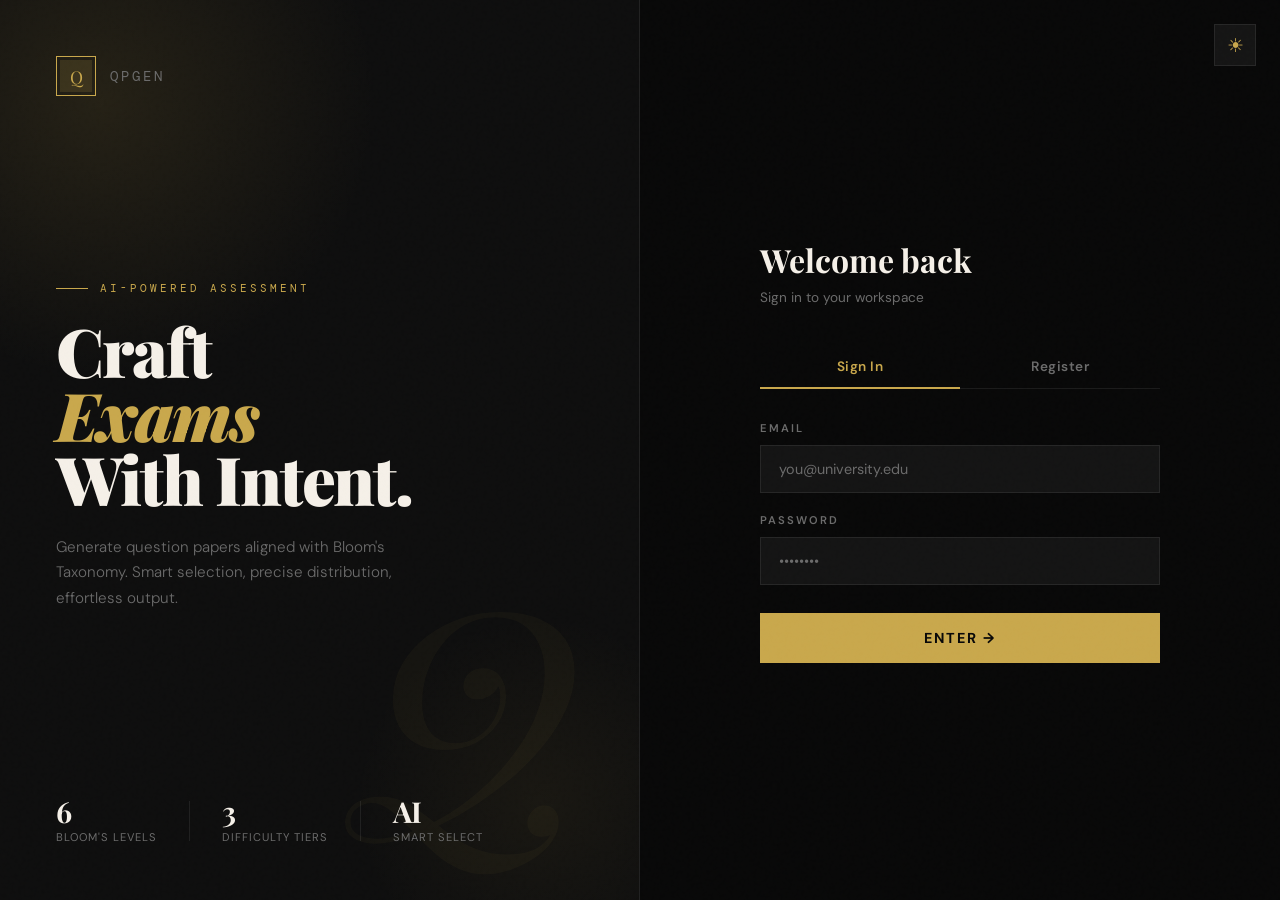
==== frontend/index.html @ cacd257f "feat: configure project for Vercel deployment" ====
<!DOCTYPE html>
<html lang="en">

<head>
    <meta charset="UTF-8">
    <meta name="viewport" content="width=device-width, initial-scale=1.0">
    <title>QPGen — Question Paper Generator</title>
    <link
        href="https://fonts.googleapis.com/css2?family=Playfair+Display:ital,wght@0,700;0,900;1,700&family=DM+Sans:wght@300;400;500;600&family=DM+Mono:wght@400;500&display=swap"
        rel="stylesheet">
    <style>
        *,
        *::before,
        *::after {
            margin: 0;
            padding: 0;
            box-sizing: border-box;
        }

        :root {
            --black: #080808;
            --deep: #0e0e0e;
            --surface: #141414;
            --card: #1a1a1a;
            --border: rgba(255, 255, 255, 0.08);
            --gold: #c9a84c;
            --gold-light: #e2c07a;
            --gold-dim: rgba(201, 168, 76, 0.15);
            --white: #f5f0e8;
            --muted: #6b6b6b;
            --text: #d4cfc5;
        }

        [data-theme="light"] {
            --black: #f5f2ed;
            --deep: #ebe7e0;
            --surface: #ffffff;
            --card: #f8f6f2;
            --border: rgba(0, 0, 0, 0.1);
            --gold: #a0852e;
            --gold-light: #8a7226;
            --gold-dim: rgba(160, 133, 46, 0.1);
            --white: #1a1816;
            --muted: #8a8580;
            --text: #3d3a36;
        }

        [data-theme="light"] body::before {
            opacity: 0.08;
        }

        html,
        body {
            height: 100%;
            background: var(--black);
            color: var(--white);
            font-family: 'DM Sans', sans-serif;
            overflow: hidden;
        }

        /* Grain overlay */
        body::before {
            content: '';
            position: fixed;
            inset: 0;
            background-image: url("data:image/svg+xml,%3Csvg viewBox='0 0 256 256' xmlns='http://www.w3.org/2000/svg'%3E%3Cfilter id='noise'%3E%3CfeTurbulence type='fractalNoise' baseFrequency='0.9' numOctaves='4' stitchTiles='stitch'/%3E%3C/filter%3E%3Crect width='100%25' height='100%25' filter='url(%23noise)' opacity='0.04'/%3E%3C/svg%3E");
            pointer-events: none;
            z-index: 9999;
            opacity: 0.4;
        }

        .page {
            display: grid;
            grid-template-columns: 1fr 1fr;
            height: 100vh;
        }

        /* LEFT PANEL */
        .left {
            position: relative;
            display: flex;
            flex-direction: column;
            justify-content: space-between;
            padding: 56px;
            background: var(--deep);
            border-right: 1px solid var(--border);
            overflow: hidden;
        }

        .left::before {
            content: '';
            position: absolute;
            width: 600px;
            height: 600px;
            background: radial-gradient(circle, rgba(201, 168, 76, 0.12) 0%, transparent 65%);
            top: -200px;
            left: -200px;
            pointer-events: none;
        }

        .left::after {
            content: '';
            position: absolute;
            width: 400px;
            height: 400px;
            background: radial-gradient(circle, rgba(201, 168, 76, 0.06) 0%, transparent 65%);
            bottom: -100px;
            right: -100px;
            pointer-events: none;
        }

        .logo {
            display: flex;
            align-items: center;
            gap: 14px;
            position: relative;
            z-index: 1;
        }

        .logo-mark {
            width: 40px;
            height: 40px;
            border: 1px solid var(--gold);
            display: flex;
            align-items: center;
            justify-content: center;
            font-family: 'Playfair Display', serif;
            font-size: 1.1em;
            color: var(--gold);
            letter-spacing: -1px;
            position: relative;
        }

        .logo-mark::before {
            content: '';
            position: absolute;
            inset: 3px;
            background: var(--gold-dim);
        }

        .logo-name {
            font-family: 'DM Mono', monospace;
            font-size: 0.9em;
            letter-spacing: 3px;
            color: var(--muted);
            text-transform: uppercase;
        }

        .hero-text {
            position: relative;
            z-index: 1;
        }

        .hero-tag {
            font-family: 'DM Mono', monospace;
            font-size: 0.7em;
            letter-spacing: 3px;
            color: var(--gold);
            text-transform: uppercase;
            margin-bottom: 24px;
            display: flex;
            align-items: center;
            gap: 12px;
        }

        .hero-tag::before {
            content: '';
            width: 32px;
            height: 1px;
            background: var(--gold);
        }

        .hero-title {
            font-family: 'Playfair Display', serif;
            font-size: 4.2em;
            font-weight: 900;
            line-height: 0.95;
            letter-spacing: -2px;
            color: var(--white);
            margin-bottom: 24px;
        }

        .hero-title em {
            font-style: italic;
            color: var(--gold);
        }

        .hero-sub {
            font-size: 0.95em;
            color: var(--muted);
            line-height: 1.7;
            max-width: 360px;
            font-weight: 300;
        }

        .hero-bottom {
            display: flex;
            align-items: center;
            gap: 32px;
            position: relative;
            z-index: 1;
        }

        .stat {
            display: flex;
            flex-direction: column;
            gap: 4px;
        }

        .stat-val {
            font-family: 'Playfair Display', serif;
            font-size: 1.8em;
            font-weight: 700;
            color: var(--white);
            line-height: 1;
        }

        .stat-lbl {
            font-size: 0.7em;
            color: var(--muted);
            letter-spacing: 1px;
            text-transform: uppercase;
        }

        .stat-div {
            width: 1px;
            height: 40px;
            background: var(--border);
        }

        /* RIGHT PANEL */
        .right {
            display: flex;
            align-items: center;
            justify-content: center;
            background: var(--black);
            padding: 56px;
        }

        .auth-box {
            width: 100%;
            max-width: 400px;
        }

        .auth-title {
            font-family: 'Playfair Display', serif;
            font-size: 2em;
            font-weight: 700;
            color: var(--white);
            margin-bottom: 8px;
        }

        .auth-sub {
            font-size: 0.85em;
            color: var(--muted);
            margin-bottom: 40px;
        }

        .tab-row {
            display: flex;
            gap: 0;
            margin-bottom: 32px;
            border-bottom: 1px solid var(--border);
        }

        .tab {
            flex: 1;
            padding: 12px;
            text-align: center;
            font-size: 0.85em;
            font-weight: 600;
            color: var(--muted);
            cursor: pointer;
            border-bottom: 2px solid transparent;
            margin-bottom: -1px;
            transition: all 0.3s;
            letter-spacing: 0.5px;
        }

        .tab.active {
            color: var(--gold);
            border-color: var(--gold);
        }

        .form-panel {
            display: none;
        }

        .form-panel.active {
            display: block;
        }

        .field {
            margin-bottom: 20px;
        }

        .field label {
            display: block;
            font-size: 0.7em;
            font-weight: 600;
            letter-spacing: 2px;
            text-transform: uppercase;
            color: var(--muted);
            margin-bottom: 10px;
        }

        .field input {
            width: 100%;
            background: var(--surface);
            border: 1px solid var(--border);
            color: var(--white);
            padding: 14px 18px;
            font-family: 'DM Sans', sans-serif;
            font-size: 0.9em;
            outline: none;
            transition: all 0.3s;
        }

        .field input:focus {
            border-color: var(--gold);
            background: var(--card);
            box-shadow: 0 0 0 1px rgba(201, 168, 76, 0.2);
        }

        .field input::placeholder {
            color: var(--muted);
        }

        .btn-submit {
            width: 100%;
            padding: 16px;
            background: var(--gold);
            color: var(--black);
            border: none;
            font-family: 'DM Sans', sans-serif;
            font-weight: 700;
            font-size: 0.9em;
            letter-spacing: 2px;
            text-transform: uppercase;
            cursor: pointer;
            transition: all 0.3s;
            margin-top: 8px;
        }

        .btn-submit:hover {
            background: var(--gold-light);
            transform: translateY(-1px);
        }

        .msg {
            padding: 12px 16px;
            font-size: 0.8em;
            margin-bottom: 20px;
            display: none;
            font-weight: 500;
            border-left: 3px solid;
        }

        .msg.error {
            background: rgba(220, 38, 38, 0.1);
            border-color: #dc2626;
            color: #fca5a5;
        }

        .msg.success {
            background: rgba(201, 168, 76, 0.1);
            border-color: var(--gold);
            color: var(--gold-light);
        }

        /* Decorative element */
        .corner-deco {
            position: absolute;
            bottom: 56px;
            right: 56px;
            font-family: 'Playfair Display', serif;
            font-size: 18em;
            font-style: italic;
            color: rgba(201, 168, 76, 0.04);
            line-height: 1;
            user-select: none;
            pointer-events: none;
        }

        /* Theme Toggle */
        .theme-toggle {
            position: fixed;
            top: 24px;
            right: 24px;
            z-index: 100;
            width: 42px;
            height: 42px;
            border: 1px solid var(--border);
            background: var(--surface);
            color: var(--gold);
            font-size: 1.2em;
            cursor: pointer;
            display: flex;
            align-items: center;
            justify-content: center;
            transition: all 0.3s;
        }

        .theme-toggle:hover {
            border-color: var(--gold);
            background: var(--gold-dim);
            transform: scale(1.08);
        }

        /* Animations */
        @keyframes fadeSlideUp {
            from {
                opacity: 0;
                transform: translateY(24px);
            }

            to {
                opacity: 1;
                transform: translateY(0);
            }
        }

        .logo {
            animation: fadeSlideUp 0.6s ease both;
        }

        .hero-tag {
            animation: fadeSlideUp 0.6s 0.1s ease both;
        }

        .hero-title {
            animation: fadeSlideUp 0.7s 0.2s ease both;
        }

        .hero-sub {
            animation: fadeSlideUp 0.6s 0.3s ease both;
        }

        .hero-bottom {
            animation: fadeSlideUp 0.6s 0.4s ease both;
        }

        .auth-box {
            animation: fadeSlideUp 0.7s 0.3s ease both;
        }
    </style>
</head>

<body>
    <button class="theme-toggle" id="themeToggle" onclick="toggleTheme()" title="Toggle theme">☀</button>
    <div class="page">
        <div class="left">
            <div class="logo">
                <div class="logo-mark">Q</div>
                <div class="logo-name">QPGen</div>
            </div>

            <div class="hero-text">
                <div class="hero-tag">AI-Powered Assessment</div>
                <h1 class="hero-title">Craft<br><em>Exams</em><br>With Intent.</h1>
                <p class="hero-sub">Generate question papers aligned with Bloom's Taxonomy. Smart selection, precise
                    distribution, effortless output.</p>
            </div>

            <div class="hero-bottom">
                <div class="stat">
                    <div class="stat-val">6</div>
                    <div class="stat-lbl">Bloom's Levels</div>
                </div>
                <div class="stat-div"></div>
                <div class="stat">
                    <div class="stat-val">3</div>
                    <div class="stat-lbl">Difficulty Tiers</div>
                </div>
                <div class="stat-div"></div>
                <div class="stat">
                    <div class="stat-val">AI</div>
                    <div class="stat-lbl">Smart Select</div>
                </div>
            </div>

            <div class="corner-deco">Q</div>
        </div>

        <div class="right">
            <div class="auth-box">
                <h2 class="auth-title">Welcome back</h2>
                <p class="auth-sub">Sign in to your workspace</p>

                <div class="tab-row">
                    <div class="tab active" onclick="setTab('login')">Sign In</div>
                    <div class="tab" onclick="setTab('register')">Register</div>
                </div>

                <!-- Login Form -->
                <div class="form-panel active" id="loginPanel">
                    <div class="msg error" id="lErr"></div>
                    <div class="field">
                        <label>Email</label>
                        <input type="email" id="lEmail" placeholder="you@university.edu">
                    </div>
                    <div class="field">
                        <label>Password</label>
                        <input type="password" id="lPass" placeholder="••••••••">
                    </div>
                    <button class="btn-submit" onclick="login()">Enter →</button>
                </div>

                <!-- Register Form -->
                <div class="form-panel" id="regPanel">
                    <div class="msg error" id="rErr"></div>
                    <div class="msg success" id="rSuc"></div>
                    <div class="field">
                        <label>Username</label>
                        <input type="text" id="rUser" placeholder="prof_sharma">
                    </div>
                    <div class="field">
                        <label>Email</label>
                        <input type="email" id="rEmail" placeholder="you@university.edu">
                    </div>
                    <div class="field">
                        <label>Password</label>
                        <input type="password" id="rPass" placeholder="••••••••">
                    </div>
                    <button class="btn-submit" onclick="register()">Create Account →</button>
                </div>
            </div>
        </div>
    </div>

    <script>
        const API = '/api';

        function setTab(t) {
            document.querySelectorAll('.tab').forEach(el => el.classList.remove('active'));
            document.querySelectorAll('.form-panel').forEach(el => el.classList.remove('active'));
            document.querySelector(`.tab[onclick="setTab('${t}')"]`).classList.add('active');
            document.getElementById(t === 'login' ? 'loginPanel' : 'regPanel').classList.add('active');
        }

        async function login() {
            const email = document.getElementById('lEmail').value.trim();
            const password = document.getElementById('lPass').value;
            const err = document.getElementById('lErr');
            if (!email || !password) { err.textContent = 'Please fill in all fields.'; err.style.display = 'block'; return; }
            try {
                const res = await fetch(`${API}/auth/login`, { method: 'POST', headers: { 'Content-Type': 'application/json' }, body: JSON.stringify({ email, password }) });
                const data = await res.json();
                if (!res.ok) { err.textContent = data.error || 'Login failed.'; err.style.display = 'block'; return; }
                localStorage.setItem('token', data.access_token);
                localStorage.setItem('user', JSON.stringify(data.user));
                window.location.href = 'dashboard.html';
            } catch { err.textContent = 'Cannot reach server.'; err.style.display = 'block'; }
        }

        async function register() {
            const username = document.getElementById('rUser').value.trim();
            const email = document.getElementById('rEmail').value.trim();
            const password = document.getElementById('rPass').value;
            const err = document.getElementById('rErr'), suc = document.getElementById('rSuc');
            if (!username || !email || !password) { err.textContent = 'All fields required.'; err.style.display = 'block'; return; }
            try {
                const res = await fetch(`${API}/auth/register`, { method: 'POST', headers: { 'Content-Type': 'application/json' }, body: JSON.stringify({ username, email, password }) });
                const data = await res.json();
                if (!res.ok) { err.textContent = data.error || 'Registration failed.'; err.style.display = 'block'; return; }
                suc.textContent = 'Account created! Sign in now.'; suc.style.display = 'block'; err.style.display = 'none';
                setTimeout(() => setTab('login'), 1200);
            } catch { err.textContent = 'Cannot reach server.'; err.style.display = 'block'; }
        }

        document.addEventListener('keydown', e => { if (e.key === 'Enter') { if (document.getElementById('loginPanel').classList.contains('active')) login(); else register(); } });

        if (localStorage.getItem('token')) window.location.href = 'dashboard.html';
    </script>
    <script src="theme.js"></script>
</body>

</html>
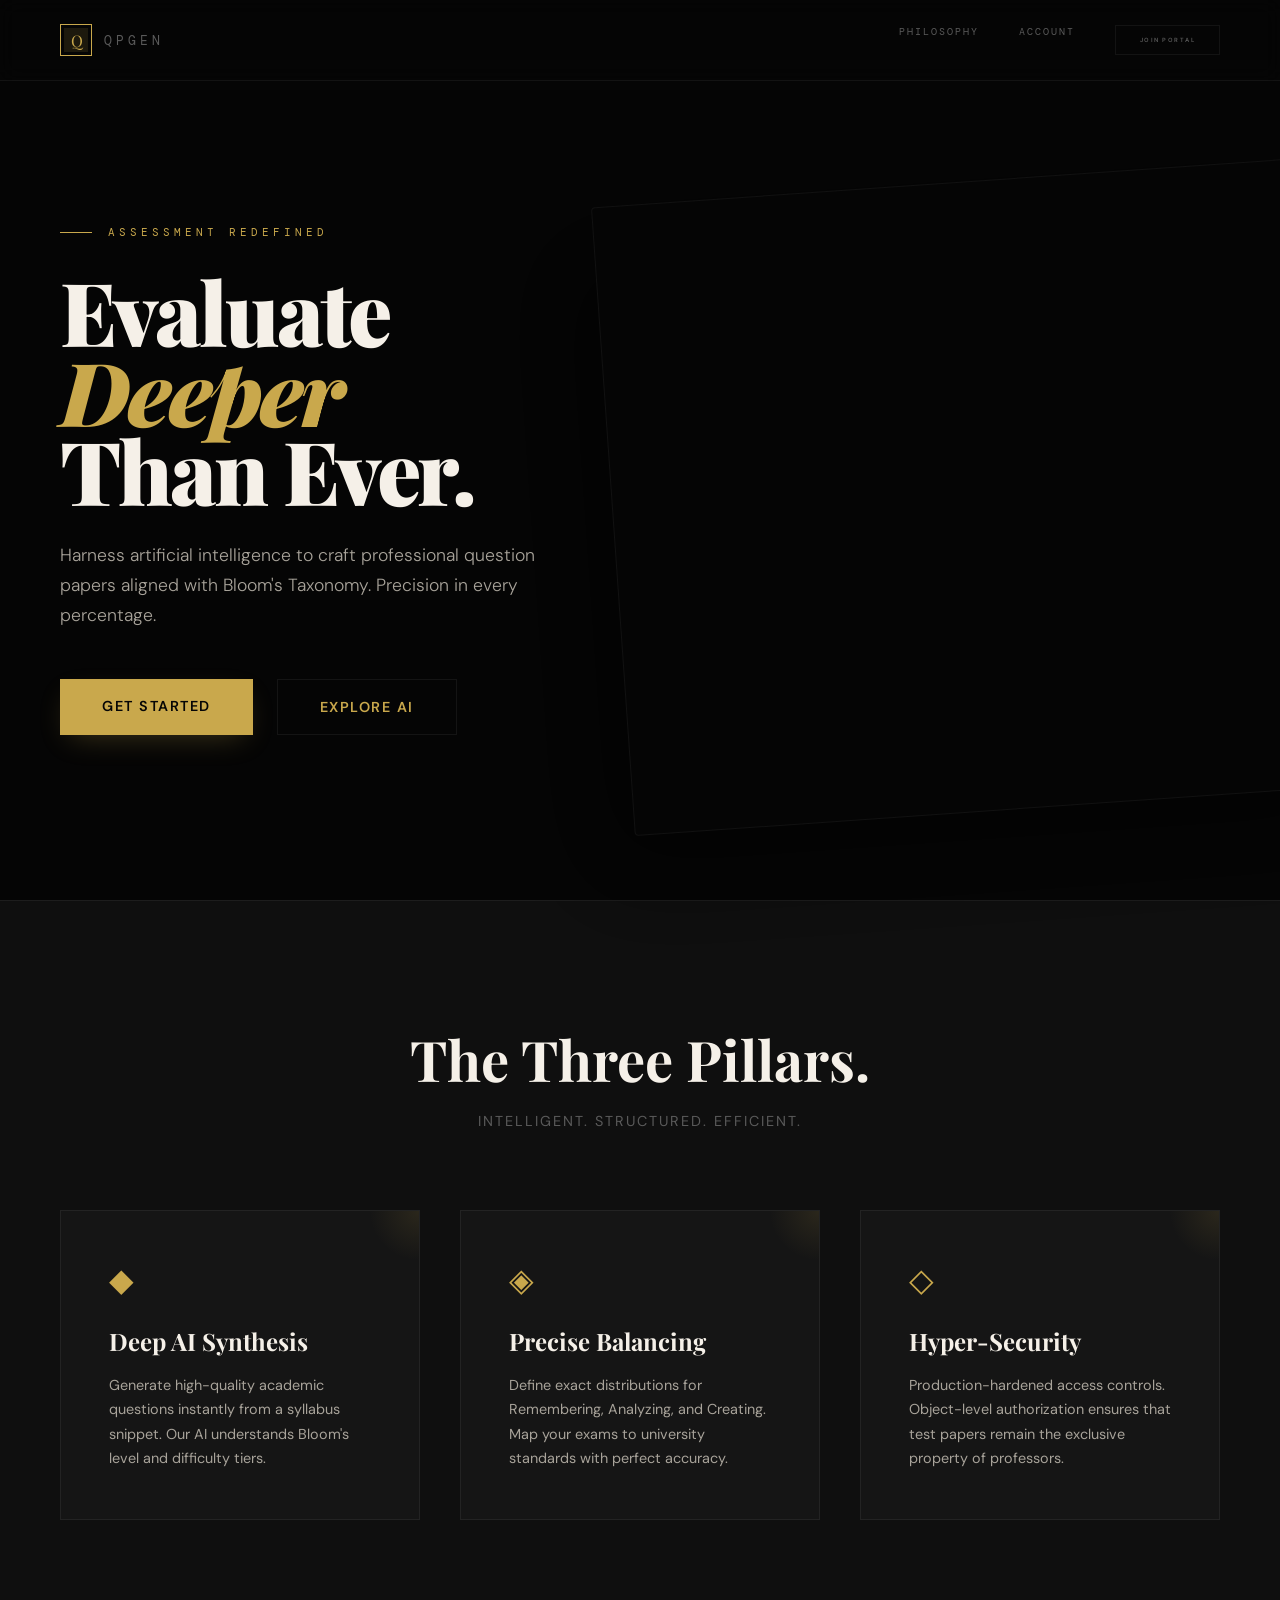
==== commit 6479cfff: "feat: add support ticket model, implement bulk question upload, and enhance dashboard with paper sea" ====
--- a/frontend/index.html
+++ b/frontend/index.html
@@ -4,7 +4,7 @@
 <head>
     <meta charset="UTF-8">
     <meta name="viewport" content="width=device-width, initial-scale=1.0">
-    <title>QPGen — Question Paper Generator</title>
+    <title>QPGen — The Future of Assessment</title>
     <link
         href="https://fonts.googleapis.com/css2?family=Playfair+Display:ital,wght@0,700;0,900;1,700&family=DM+Sans:wght@300;400;500;600&family=DM+Mono:wght@400;500&display=swap"
         rel="stylesheet">
@@ -18,120 +18,76 @@
         }
 
         :root {
-            --black: #080808;
-            --deep: #0e0e0e;
-            --surface: #141414;
-            --card: #1a1a1a;
-            --border: rgba(255, 255, 255, 0.08);
+            --black: #050505;
+            --deep: #0a0a0a;
+            --surface: #0f0f0f;
+            --card: #151515;
+            --border: rgba(255, 255, 255, 0.06);
             --gold: #c9a84c;
             --gold-light: #e2c07a;
-            --gold-dim: rgba(201, 168, 76, 0.15);
+            --gold-dim: rgba(201, 168, 76, 0.12);
             --white: #f5f0e8;
-            --muted: #6b6b6b;
-            --text: #d4cfc5;
-        }
-
-        [data-theme="light"] {
-            --black: #f5f2ed;
-            --deep: #ebe7e0;
-            --surface: #ffffff;
-            --card: #f8f6f2;
-            --border: rgba(0, 0, 0, 0.1);
-            --gold: #a0852e;
-            --gold-light: #8a7226;
-            --gold-dim: rgba(160, 133, 46, 0.1);
-            --white: #1a1816;
-            --muted: #8a8580;
-            --text: #3d3a36;
-        }
-
-        [data-theme="light"] body::before {
-            opacity: 0.08;
+            --muted: #5a5a5a;
+            --text: #a8a39a;
+            --glow: rgba(201, 168, 76, 0.3);
         }
 
         html,
         body {
-            height: 100%;
             background: var(--black);
             color: var(--white);
             font-family: 'DM Sans', sans-serif;
-            overflow: hidden;
-        }
-
-        /* Grain overlay */
-        body::before {
-            content: '';
+            scroll-behavior: smooth;
+            overflow-x: hidden;
+        }
+
+        /* Ambient background glow */
+        .bg-glow {
             position: fixed;
-            inset: 0;
-            background-image: url("data:image/svg+xml,%3Csvg viewBox='0 0 256 256' xmlns='http://www.w3.org/2000/svg'%3E%3Cfilter id='noise'%3E%3CfeTurbulence type='fractalNoise' baseFrequency='0.9' numOctaves='4' stitchTiles='stitch'/%3E%3C/filter%3E%3Crect width='100%25' height='100%25' filter='url(%23noise)' opacity='0.04'/%3E%3C/svg%3E");
+            width: 800px;
+            height: 800px;
+            background: radial-gradient(circle, rgba(201, 168, 76, 0.05) 0%, transparent 70%);
+            top: -300px;
+            right: -300px;
             pointer-events: none;
-            z-index: 9999;
-            opacity: 0.4;
-        }
-
-        .page {
-            display: grid;
-            grid-template-columns: 1fr 1fr;
-            height: 100vh;
-        }
-
-        /* LEFT PANEL */
-        .left {
-            position: relative;
-            display: flex;
-            flex-direction: column;
+            z-index: -1;
+        }
+
+        /* Glass Sidebar Header */
+        header {
+            position: fixed;
+            top: 0;
+            left: 0;
+            right: 0;
+            padding: 24px 60px;
+            display: flex;
             justify-content: space-between;
-            padding: 56px;
-            background: var(--deep);
-            border-right: 1px solid var(--border);
-            overflow: hidden;
-        }
-
-        .left::before {
-            content: '';
-            position: absolute;
-            width: 600px;
-            height: 600px;
-            background: radial-gradient(circle, rgba(201, 168, 76, 0.12) 0%, transparent 65%);
-            top: -200px;
-            left: -200px;
-            pointer-events: none;
-        }
-
-        .left::after {
-            content: '';
-            position: absolute;
-            width: 400px;
-            height: 400px;
-            background: radial-gradient(circle, rgba(201, 168, 76, 0.06) 0%, transparent 65%);
-            bottom: -100px;
-            right: -100px;
-            pointer-events: none;
+            align-items: center;
+            z-index: 1000;
+            backdrop-filter: blur(10px);
+            border-bottom: 1px solid var(--border);
         }
 
         .logo {
             display: flex;
             align-items: center;
-            gap: 14px;
-            position: relative;
-            z-index: 1;
+            gap: 12px;
         }
 
         .logo-mark {
-            width: 40px;
-            height: 40px;
+            width: 32px;
+            height: 32px;
             border: 1px solid var(--gold);
             display: flex;
             align-items: center;
             justify-content: center;
             font-family: 'Playfair Display', serif;
-            font-size: 1.1em;
             color: var(--gold);
             letter-spacing: -1px;
             position: relative;
         }
 
-        .logo-mark::before {
+        .logo-mark::after {
             content: '';
             position: absolute;
             inset: 3px;
@@ -140,30 +96,58 @@
 
         .logo-name {
             font-family: 'DM Mono', monospace;
-            font-size: 0.9em;
-            letter-spacing: 3px;
+            font-size: 0.8em;
+            letter-spacing: 4px;
+            text-transform: uppercase;
             color: var(--muted);
+        }
+
+        .nav-links {
+            display: flex;
+            gap: 40px;
+            font-family: 'DM Mono', monospace;
+            font-size: 0.65em;
+            letter-spacing: 2px;
             text-transform: uppercase;
         }
 
-        .hero-text {
+        .nav-links a {
+            color: var(--muted);
+            text-decoration: none;
+            transition: color 0.3s;
+        }
+
+        .nav-links a:hover {
+            color: var(--gold);
+        }
+
+        /* Hero Section */
+        .hero {
+            min-height: 100vh;
+            display: flex;
+            align-items: center;
+            padding: 120px 60px 60px;
             position: relative;
-            z-index: 1;
-        }
-
-        .hero-tag {
+        }
+
+        .hero-content {
+            width: 50%;
+            z-index: 10;
+        }
+
+        .hero-kicker {
             font-family: 'DM Mono', monospace;
             font-size: 0.7em;
-            letter-spacing: 3px;
+            letter-spacing: 4px;
             color: var(--gold);
             text-transform: uppercase;
-            margin-bottom: 24px;
+            margin-bottom: 32px;
             display: flex;
             align-items: center;
-            gap: 12px;
-        }
-
-        .hero-tag::before {
+            gap: 16px;
+        }
+
+        .hero-kicker::before {
             content: '';
             width: 32px;
             height: 1px;
@@ -172,12 +156,11 @@
 
         .hero-title {
             font-family: 'Playfair Display', serif;
-            font-size: 4.2em;
+            font-size: 5.5em;
             font-weight: 900;
-            line-height: 0.95;
-            letter-spacing: -2px;
-            color: var(--white);
-            margin-bottom: 24px;
+            line-height: 0.9;
+            letter-spacing: -3px;
+            margin-bottom: 32px;
         }
 
         .hero-title em {
@@ -186,100 +169,206 @@
         }
 
         .hero-sub {
-            font-size: 0.95em;
-            color: var(--muted);
+            font-size: 1.1em;
+            color: var(--text);
             line-height: 1.7;
-            max-width: 360px;
+            margin-bottom: 48px;
+            max-width: 480px;
             font-weight: 300;
         }
 
-        .hero-bottom {
-            display: flex;
-            align-items: center;
-            gap: 32px;
+        .hero-actions {
+            display: flex;
+            gap: 24px;
+        }
+
+        .btn {
+            padding: 18px 42px;
+            font-family: 'DM Sans', sans-serif;
+            font-weight: 600;
+            font-size: 0.9em;
+            letter-spacing: 1.5px;
+            text-transform: uppercase;
+            cursor: pointer;
+            transition: all 0.4s;
+            text-decoration: none;
+            display: inline-block;
+        }
+
+        .btn-primary {
+            background: var(--gold);
+            color: var(--black);
+            border: none;
+            box-shadow: 0 10px 30px -10px var(--glow);
+        }
+
+        .btn-primary:hover {
+            background: var(--gold-light);
+            transform: translateY(-4px) scale(1.02);
+            box-shadow: 0 15px 40px -10px var(--glow);
+        }
+
+        .btn-secondary {
+            background: transparent;
+            color: var(--gold);
+            border: 1px solid var(--border);
+        }
+
+        .btn-secondary:hover {
+            border-color: var(--gold);
+            background: var(--gold-dim);
+            transform: translateY(-4px);
+        }
+
+        .hero-img {
+            position: absolute;
+            right: -100px;
+            top: 55%;
+            transform: translateY(-50%) rotate(-4deg);
+            width: 60%;
+            height: 70vh;
+            background: url('/Users/niteshsharma/.gemini/antigravity/brain/090d3a52-f28d-406b-a454-37edf28b7232/ai_education_hero_1775170194694.png') center/cover;
+            border-radius: 4px;
+            box-shadow: -40px 40px 100px rgba(0, 0, 0, 0.5);
+            border: 1px solid var(--border);
+            z-index: 1;
+            filter: grayscale(20%) brightness(80%);
+            transition: all 0.8s cubic-bezier(0.2, 1, 0.3, 1);
+        }
+
+        .hero:hover .hero-img {
+            transform: translateY(-52%) rotate(-1deg) scale(1.02);
+            filter: grayscale(0%) brightness(100%);
+        }
+
+        /* Features Section */
+        .features {
+            padding: 120px 60px;
+            background: var(--surface);
+            border-top: 1px solid var(--border);
+        }
+
+        .section-header {
+            margin-bottom: 80px;
+            text-align: center;
+        }
+
+        .section-title {
+            font-family: 'Playfair Display', serif;
+            font-size: 3.5em;
+            margin-bottom: 16px;
+        }
+
+        .features-grid {
+            display: grid;
+            grid-template-columns: repeat(3, 1fr);
+            gap: 40px;
+        }
+
+        .feat-card {
+            background: var(--card);
+            padding: 48px;
+            border: 1px solid var(--border);
+            transition: all 0.4s;
             position: relative;
-            z-index: 1;
-        }
-
-        .stat {
-            display: flex;
-            flex-direction: column;
-            gap: 4px;
-        }
-
-        .stat-val {
+            overflow: hidden;
+        }
+
+        .feat-card:hover {
+            border-color: var(--gold);
+            transform: translateY(-8px);
+        }
+
+        .feat-card::after {
+            content: '';
+            position: absolute;
+            width: 100px;
+            height: 100px;
+            background: radial-gradient(circle, var(--gold-dim) 0%, transparent 70%);
+            top: -50px;
+            right: -50px;
+        }
+
+        .feat-icon {
+            font-size: 2em;
+            color: var(--gold);
+            margin-bottom: 24px;
+            display: block;
+        }
+
+        .feat-card h3 {
             font-family: 'Playfair Display', serif;
-            font-size: 1.8em;
-            font-weight: 700;
+            font-size: 1.5em;
+            margin-bottom: 16px;
             color: var(--white);
-            line-height: 1;
-        }
-
-        .stat-lbl {
-            font-size: 0.7em;
-            color: var(--muted);
-            letter-spacing: 1px;
-            text-transform: uppercase;
-        }
-
-        .stat-div {
-            width: 1px;
-            height: 40px;
-            background: var(--border);
-        }
-
-        /* RIGHT PANEL */
-        .right {
-            display: flex;
+        }
+
+        .feat-card p {
+            color: var(--text);
+            font-size: 0.9em;
+            line-height: 1.7;
+        }
+
+        /* Auth Section (Popup style) */
+        .auth-overlay {
+            position: fixed;
+            inset: 0;
+            background: rgba(0, 0, 0, 0.9);
+            backdrop-filter: blur(15px);
+            z-index: 2000;
+            display: none;
             align-items: center;
             justify-content: center;
-            background: var(--black);
+            animation: fadeIn 0.4s ease;
+        }
+
+        .auth-card {
+            width: 100%;
+            max-width: 480px;
+            background: var(--surface);
+            border: 1px solid var(--border-strong);
             padding: 56px;
-        }
-
-        .auth-box {
-            width: 100%;
-            max-width: 400px;
-        }
-
-        .auth-title {
-            font-family: 'Playfair Display', serif;
-            font-size: 2em;
-            font-weight: 700;
-            color: var(--white);
-            margin-bottom: 8px;
-        }
-
-        .auth-sub {
-            font-size: 0.85em;
+            position: relative;
+            box-shadow: 0 40px 100px rgba(0, 0, 0, 0.8);
+        }
+
+        .auth-close {
+            position: absolute;
+            top: 24px;
+            right: 24px;
+            font-size: 1.5em;
             color: var(--muted);
+            cursor: pointer;
+            transition: color 0.3s;
+        }
+
+        .auth-close:hover {
+            color: var(--gold);
+        }
+
+        .tab-row {
+            display: flex;
             margin-bottom: 40px;
-        }
-
-        .tab-row {
-            display: flex;
-            gap: 0;
-            margin-bottom: 32px;
             border-bottom: 1px solid var(--border);
         }
 
         .tab {
             flex: 1;
-            padding: 12px;
+            padding-bottom: 16px;
             text-align: center;
-            font-size: 0.85em;
-            font-weight: 600;
+            font-family: 'DM Mono', monospace;
+            font-size: 0.7em;
+            letter-spacing: 2px;
+            text-transform: uppercase;
             color: var(--muted);
             cursor: pointer;
             border-bottom: 2px solid transparent;
-            margin-bottom: -1px;
             transition: all 0.3s;
-            letter-spacing: 0.5px;
         }
 
         .tab.active {
             color: var(--gold);
-            border-color: var(--gold);
+            border-bottom-color: var(--gold);
         }
 
         .form-panel {
@@ -291,13 +380,13 @@
         }
 
         .field {
-            margin-bottom: 20px;
+            margin-bottom: 24px;
         }
 
         .field label {
             display: block;
-            font-size: 0.7em;
-            font-weight: 600;
+            font-family: 'DM Mono', monospace;
+            font-size: 0.6em;
             letter-spacing: 2px;
             text-transform: uppercase;
             color: var(--muted);
@@ -306,53 +395,44 @@
 
         .field input {
             width: 100%;
-            background: var(--surface);
+            background: var(--card);
             border: 1px solid var(--border);
             color: var(--white);
-            padding: 14px 18px;
-            font-family: 'DM Sans', sans-serif;
-            font-size: 0.9em;
+            padding: 16px 20px;
+            font-family: inherit;
+            font-size: 0.95em;
             outline: none;
             transition: all 0.3s;
         }
 
         .field input:focus {
             border-color: var(--gold);
-            background: var(--card);
-            box-shadow: 0 0 0 1px rgba(201, 168, 76, 0.2);
-        }
-
-        .field input::placeholder {
-            color: var(--muted);
-        }
-
-        .btn-submit {
+            box-shadow: 0 0 0 1px var(--gold-dim);
+        }
+
+        .btn-auth {
             width: 100%;
-            padding: 16px;
+            padding: 18px;
             background: var(--gold);
             color: var(--black);
             border: none;
-            font-family: 'DM Sans', sans-serif;
             font-weight: 700;
-            font-size: 0.9em;
+            text-transform: uppercase;
             letter-spacing: 2px;
-            text-transform: uppercase;
             cursor: pointer;
             transition: all 0.3s;
-            margin-top: 8px;
-        }
-
-        .btn-submit:hover {
+        }
+
+        .btn-auth:hover {
             background: var(--gold-light);
-            transform: translateY(-1px);
+            transform: translateY(-2px);
         }
 
         .msg {
-            padding: 12px 16px;
+            padding: 14px;
             font-size: 0.8em;
-            margin-bottom: 20px;
+            margin-bottom: 24px;
             display: none;
-            font-weight: 500;
             border-left: 3px solid;
         }
 
@@ -368,50 +448,20 @@
             color: var(--gold-light);
         }
 
-        /* Decorative element */
-        .corner-deco {
-            position: absolute;
-            bottom: 56px;
-            right: 56px;
-            font-family: 'Playfair Display', serif;
-            font-size: 18em;
-            font-style: italic;
-            color: rgba(201, 168, 76, 0.04);
-            line-height: 1;
-            user-select: none;
-            pointer-events: none;
-        }
-
-        /* Theme Toggle */
-        .theme-toggle {
-            position: fixed;
-            top: 24px;
-            right: 24px;
-            z-index: 100;
-            width: 42px;
-            height: 42px;
-            border: 1px solid var(--border);
-            background: var(--surface);
-            color: var(--gold);
-            font-size: 1.2em;
-            cursor: pointer;
-            display: flex;
-            align-items: center;
-            justify-content: center;
-            transition: all 0.3s;
-        }
-
-        .theme-toggle:hover {
-            border-color: var(--gold);
-            background: var(--gold-dim);
-            transform: scale(1.08);
-        }
-
-        /* Animations */
+        @keyframes fadeIn {
+            from {
+                opacity: 0;
+            }
+
+            to {
+                opacity: 1;
+            }
+        }
+
         @keyframes fadeSlideUp {
             from {
                 opacity: 0;
-                transform: translateY(24px);
+                transform: translateY(30px);
             }
 
             to {
@@ -420,137 +470,163 @@
             }
         }
 
-        .logo {
-            animation: fadeSlideUp 0.6s ease both;
-        }
-
-        .hero-tag {
-            animation: fadeSlideUp 0.6s 0.1s ease both;
+        .hero-kicker,
+        .hero-title,
+        .hero-sub,
+        .hero-actions {
+            animation: fadeSlideUp 0.8s cubic-bezier(0.2, 1, 0.3, 1) both;
         }
 
         .hero-title {
-            animation: fadeSlideUp 0.7s 0.2s ease both;
+            animation-delay: 0.1s;
         }
 
         .hero-sub {
-            animation: fadeSlideUp 0.6s 0.3s ease both;
-        }
-
-        .hero-bottom {
-            animation: fadeSlideUp 0.6s 0.4s ease both;
-        }
-
-        .auth-box {
-            animation: fadeSlideUp 0.7s 0.3s ease both;
+            animation-delay: 0.2s;
+        }
+
+        .hero-actions {
+            animation-delay: 0.3s;
         }
     </style>
 </head>
 
 <body>
-    <button class="theme-toggle" id="themeToggle" onclick="toggleTheme()" title="Toggle theme">☀</button>
-    <div class="page">
-        <div class="left">
-            <div class="logo">
-                <div class="logo-mark">Q</div>
-                <div class="logo-name">QPGen</div>
+    <div class="bg-glow"></div>
+    <header>
+        <div class="logo">
+            <div class="logo-mark">Q</div>
+            <div class="logo-name">QPGen</div>
+        </div>
+        <nav class="nav-links">
+            <a href="#features">Philosophy</a>
+            <a href="#" onclick="showAuth('login')">Account</a>
+            <a href="#" class="btn btn-secondary" style="padding: 10px 24px; font-size: 0.55em;"
+                onclick="showAuth('register')">Join Portal</a>
+        </nav>
+    </header>
+
+    <section class="hero">
+        <div class="hero-content">
+            <div class="hero-kicker">Assessment Redefined</div>
+            <h1 class="hero-title">Evaluate<br><em>Deeper</em><br>Than Ever.</h1>
+            <p class="hero-sub">Harness artificial intelligence to craft professional question papers aligned with Bloom's
+                Taxonomy. Precision in every percentage.</p>
+            <div class="hero-actions">
+                <a href="#" class="btn btn-primary" onclick="showAuth('register')">Get Started</a>
+                <a href="#features" class="btn btn-secondary">Explore AI</a>
             </div>
-
-            <div class="hero-text">
-                <div class="hero-tag">AI-Powered Assessment</div>
-                <h1 class="hero-title">Craft<br><em>Exams</em><br>With Intent.</h1>
-                <p class="hero-sub">Generate question papers aligned with Bloom's Taxonomy. Smart selection, precise
-                    distribution, effortless output.</p>
+        </div>
+        <div class="hero-img"></div>
+    </section>
+
+    <section class="features" id="features">
+        <div class="section-header">
+            <h2 class="section-title">The Three Pillars.</h2>
+            <p style="color:var(--muted); font-size:0.9em; letter-spacing:2px; text-transform:uppercase;">Intelligent. Structured. Efficient.</p>
+        </div>
+        <div class="features-grid">
+            <div class="feat-card">
+                <span class="feat-icon">◆</span>
+                <h3>Deep AI Synthesis</h3>
+                <p>Generate high-quality academic questions instantly from a syllabus snippet. Our AI understands Bloom's level and difficulty tiers.</p>
             </div>
-
-            <div class="hero-bottom">
-                <div class="stat">
-                    <div class="stat-val">6</div>
-                    <div class="stat-lbl">Bloom's Levels</div>
+            <div class="feat-card">
+                <span class="feat-icon">◈</span>
+                <h3>Precise Balancing</h3>
+                <p>Define exact distributions for Remembering, Analyzing, and Creating. Map your exams to university standards with perfect accuracy.</p>
+            </div>
+            <div class="feat-card">
+                <span class="feat-icon">◇</span>
+                <h3>Hyper-Security</h3>
+                <p>Production-hardened access controls. Object-level authorization ensures that test papers remain the exclusive property of professors.</p>
+            </div>
+        </div>
+    </section>
+
+    <div class="auth-overlay" id="authOverlay">
+        <div class="auth-card">
+            <div class="auth-close" onclick="hideAuth()">✕</div>
+            <div class="tab-row">
+                <div class="tab" id="loginTab" onclick="setTab('login')">Professor Sign In</div>
+                <div class="tab" id="registerTab" onclick="setTab('register')">Account Request</div>
+            </div>
+
+            <!-- Login -->
+            <div class="form-panel" id="loginPanel">
+                <div class="msg error" id="lErr"></div>
+                <div class="field">
+                    <label>Email Address</label>
+                    <input type="email" id="lEmail" placeholder="prof@university.edu">
                 </div>
-                <div class="stat-div"></div>
-                <div class="stat">
-                    <div class="stat-val">3</div>
-                    <div class="stat-lbl">Difficulty Tiers</div>
+                <div class="field">
+                    <label>Security Key</label>
+                    <input type="password" id="lPass" placeholder="••••••••">
                 </div>
-                <div class="stat-div"></div>
-                <div class="stat">
-                    <div class="stat-val">AI</div>
-                    <div class="stat-lbl">Smart Select</div>
+                <button class="btn-auth" onclick="login()">Access Workspace →</button>
+            </div>
+
+            <!-- Register -->
+            <div class="form-panel" id="regPanel">
+                <div class="msg error" id="rErr"></div>
+                <div class="msg success" id="rSuc"></div>
+                <div class="field">
+                    <label>Full Name</label>
+                    <input type="text" id="rUser" placeholder="Dr. Sharma">
                 </div>
-            </div>
-
-            <div class="corner-deco">Q</div>
-        </div>
-
-        <div class="right">
-            <div class="auth-box">
-                <h2 class="auth-title">Welcome back</h2>
-                <p class="auth-sub">Sign in to your workspace</p>
-
-                <div class="tab-row">
-                    <div class="tab active" onclick="setTab('login')">Sign In</div>
-                    <div class="tab" onclick="setTab('register')">Register</div>
+                <div class="field">
+                    <label>Institutional Email</label>
+                    <input type="email" id="rEmail" placeholder="you@university.edu">
                 </div>
-
-                <!-- Login Form -->
-                <div class="form-panel active" id="loginPanel">
-                    <div class="msg error" id="lErr"></div>
-                    <div class="field">
-                        <label>Email</label>
-                        <input type="email" id="lEmail" placeholder="you@university.edu">
-                    </div>
-                    <div class="field">
-                        <label>Password</label>
-                        <input type="password" id="lPass" placeholder="••••••••">
-                    </div>
-                    <button class="btn-submit" onclick="login()">Enter →</button>
+                <div class="field">
+                    <label>Access Password</label>
+                    <input type="password" id="rPass" placeholder="••••••••">
                 </div>
-
-                <!-- Register Form -->
-                <div class="form-panel" id="regPanel">
-                    <div class="msg error" id="rErr"></div>
-                    <div class="msg success" id="rSuc"></div>
-                    <div class="field">
-                        <label>Username</label>
-                        <input type="text" id="rUser" placeholder="prof_sharma">
-                    </div>
-                    <div class="field">
-                        <label>Email</label>
-                        <input type="email" id="rEmail" placeholder="you@university.edu">
-                    </div>
-                    <div class="field">
-                        <label>Password</label>
-                        <input type="password" id="rPass" placeholder="••••••••">
-                    </div>
-                    <button class="btn-submit" onclick="register()">Create Account →</button>
-                </div>
+                <button class="btn-auth" onclick="register()">Request Access →</button>
             </div>
         </div>
     </div>
 
     <script>
-        const API = '/api';
+        const API = 'http://127.0.0.1:5000/api';
+
+        function showAuth(t) {
+            document.getElementById('authOverlay').style.display = 'flex';
+            setTab(t);
+        }
+
+        function hideAuth() {
+            document.getElementById('authOverlay').style.display = 'none';
+        }
 
         function setTab(t) {
-            document.querySelectorAll('.tab').forEach(el => el.classList.remove('active'));
-            document.querySelectorAll('.form-panel').forEach(el => el.classList.remove('active'));
-            document.querySelector(`.tab[onclick="setTab('${t}')"]`).classList.add('active');
-            document.getElementById(t === 'login' ? 'loginPanel' : 'regPanel').classList.add('active');
+            document.getElementById('loginTab').classList.remove('active');
+            document.getElementById('registerTab').classList.remove('active');
+            document.getElementById('loginPanel').classList.remove('active');
+            document.getElementById('regPanel').classList.remove('active');
+
+            if (t === 'login') {
+                document.getElementById('loginTab').classList.add('active');
+                document.getElementById('loginPanel').classList.add('active');
+            } else {
+                document.getElementById('registerTab').classList.add('active');
+                document.getElementById('regPanel').classList.add('active');
+            }
         }
 
         async function login() {
             const email = document.getElementById('lEmail').value.trim();
             const password = document.getElementById('lPass').value;
             const err = document.getElementById('lErr');
-            if (!email || !password) { err.textContent = 'Please fill in all fields.'; err.style.display = 'block'; return; }
+            if (!email || !password) { err.textContent = 'Please provide keys.'; err.style.display = 'block'; return; }
             try {
                 const res = await fetch(`${API}/auth/login`, { method: 'POST', headers: { 'Content-Type': 'application/json' }, body: JSON.stringify({ email, password }) });
                 const data = await res.json();
-                if (!res.ok) { err.textContent = data.error || 'Login failed.'; err.style.display = 'block'; return; }
+                if (!res.ok) { err.textContent = data.error || 'Access denied.'; err.style.display = 'block'; return; }
                 localStorage.setItem('token', data.access_token);
                 localStorage.setItem('user', JSON.stringify(data.user));
                 window.location.href = 'dashboard.html';
-            } catch { err.textContent = 'Cannot reach server.'; err.style.display = 'block'; }
+            } catch { err.textContent = 'Neural link offline.'; err.style.display = 'block'; }
         }
 
         async function register() {
@@ -558,21 +634,23 @@
             const email = document.getElementById('rEmail').value.trim();
             const password = document.getElementById('rPass').value;
             const err = document.getElementById('rErr'), suc = document.getElementById('rSuc');
-            if (!username || !email || !password) { err.textContent = 'All fields required.'; err.style.display = 'block'; return; }
+            if (!username || !email || !password) { err.textContent = 'Information required.'; err.style.display = 'block'; return; }
             try {
                 const res = await fetch(`${API}/auth/register`, { method: 'POST', headers: { 'Content-Type': 'application/json' }, body: JSON.stringify({ username, email, password }) });
                 const data = await res.json();
-                if (!res.ok) { err.textContent = data.error || 'Registration failed.'; err.style.display = 'block'; return; }
-                suc.textContent = 'Account created! Sign in now.'; suc.style.display = 'block'; err.style.display = 'none';
-                setTimeout(() => setTab('login'), 1200);
-            } catch { err.textContent = 'Cannot reach server.'; err.style.display = 'block'; }
-        }
-
-        document.addEventListener('keydown', e => { if (e.key === 'Enter') { if (document.getElementById('loginPanel').classList.contains('active')) login(); else register(); } });
+                if (!res.ok) { err.textContent = data.error || 'Request failed.'; err.style.display = 'block'; return; }
+                suc.textContent = 'Request submitted. Enter your keys to sign in.'; suc.style.display = 'block'; err.style.display = 'none';
+                setTimeout(() => setTab('login'), 1500);
+            } catch { err.textContent = 'Server heartbeat missing.'; err.style.display = 'block'; }
+        }
+
+        // Auto-close on click outside card
+        document.getElementById('authOverlay').onclick = (e) => {
+            if (e.target.id === 'authOverlay') hideAuth();
+        }
 
         if (localStorage.getItem('token')) window.location.href = 'dashboard.html';
     </script>
-    <script src="theme.js"></script>
 </body>
 
 </html>
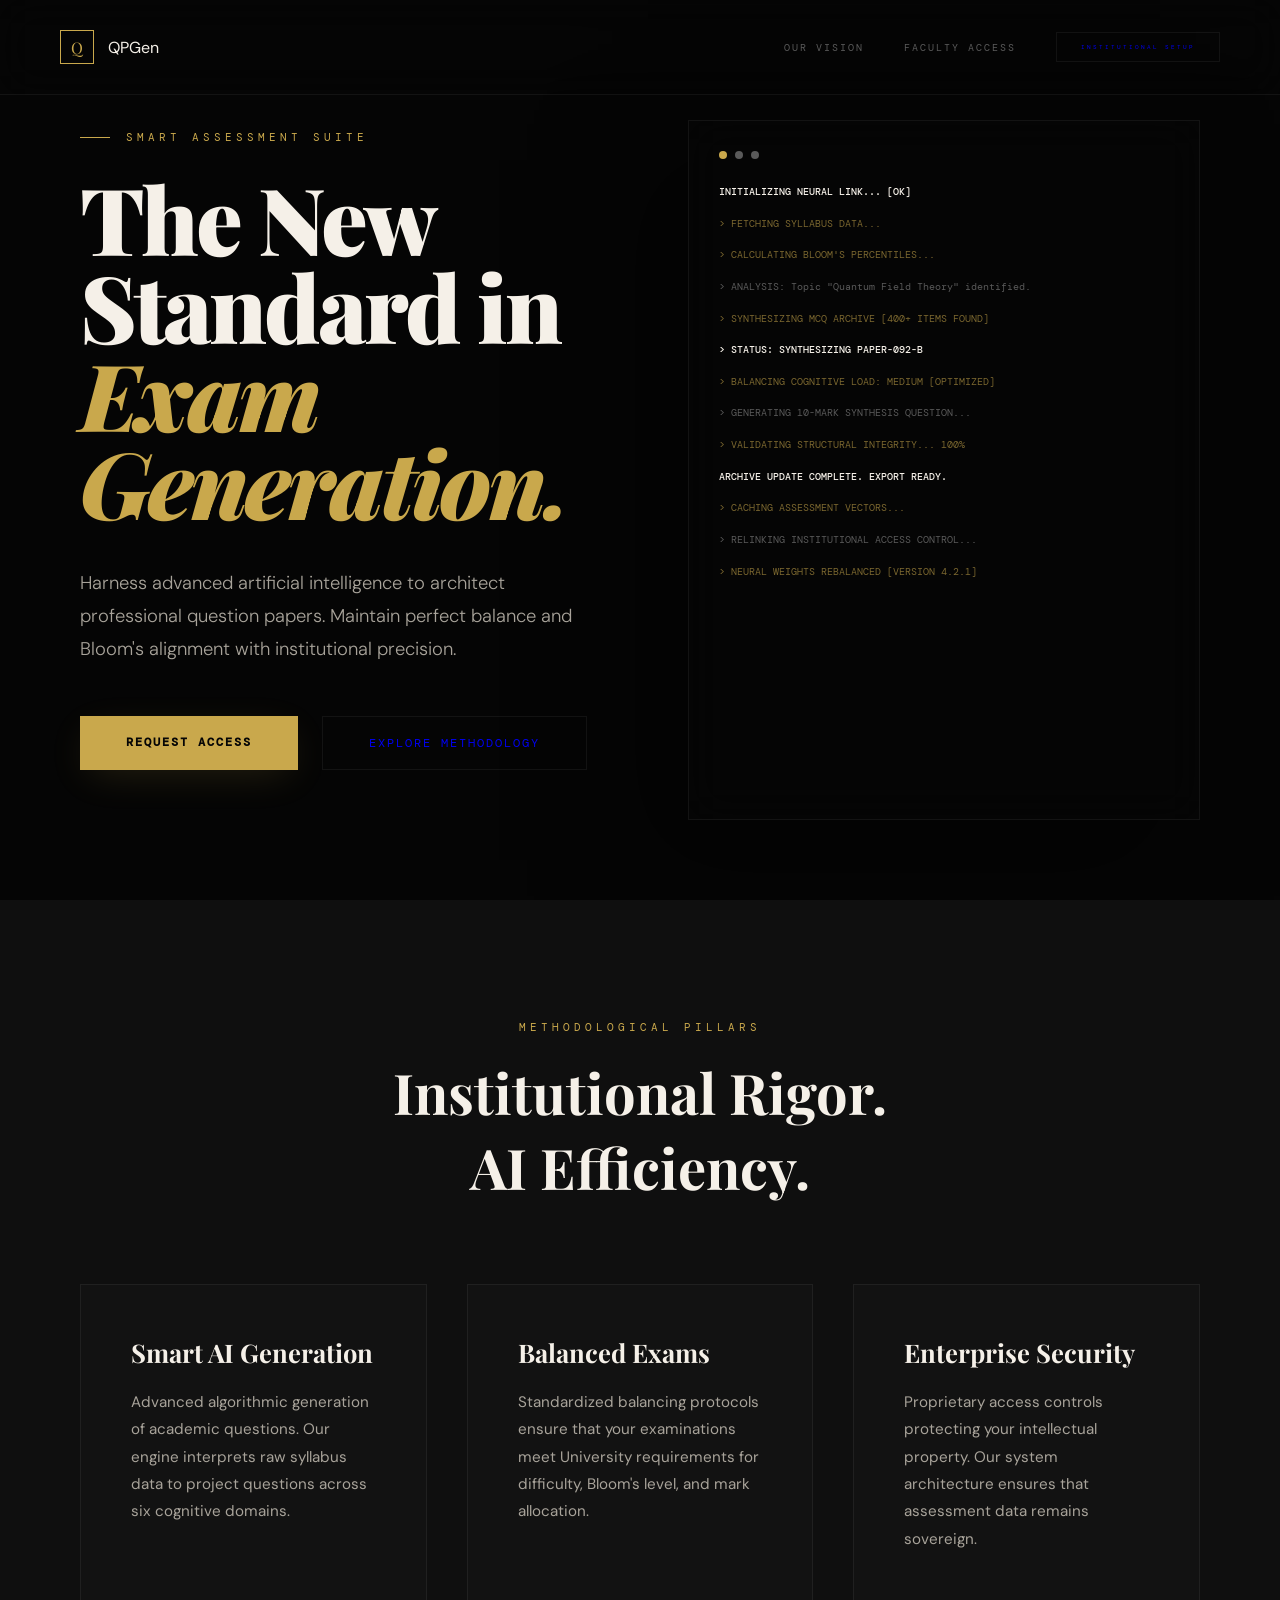
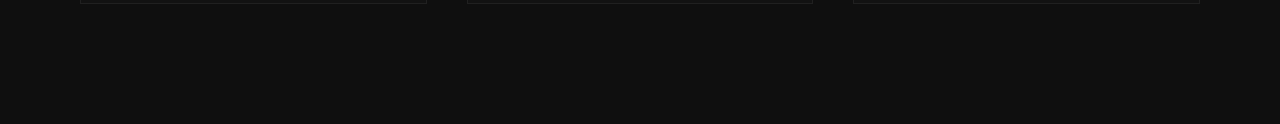
==== commit 3a5a4cec: "feat: add support desk page and update navigation and landing page branding" ====
--- a/frontend/index.html
+++ b/frontend/index.html
@@ -4,651 +4,220 @@
 <head>
     <meta charset="UTF-8">
     <meta name="viewport" content="width=device-width, initial-scale=1.0">
-    <title>QPGen — The Future of Assessment</title>
+    <title>QPGen — The Standard in Academic Synthesis</title>
     <link
         href="https://fonts.googleapis.com/css2?family=Playfair+Display:ital,wght@0,700;0,900;1,700&family=DM+Sans:wght@300;400;500;600&family=DM+Mono:wght@400;500&display=swap"
         rel="stylesheet">
     <style>
-        *,
-        *::before,
-        *::after {
-            margin: 0;
-            padding: 0;
-            box-sizing: border-box;
-        }
-
+        *, *::before, *::after { margin: 0; padding: 0; box-sizing: border-box; }
         :root {
-            --black: #050505;
-            --deep: #0a0a0a;
-            --surface: #0f0f0f;
-            --card: #151515;
-            --border: rgba(255, 255, 255, 0.06);
-            --gold: #c9a84c;
-            --gold-light: #e2c07a;
-            --gold-dim: rgba(201, 168, 76, 0.12);
-            --white: #f5f0e8;
-            --muted: #5a5a5a;
-            --text: #a8a39a;
-            --glow: rgba(201, 168, 76, 0.3);
-        }
-
-        html,
-        body {
-            background: var(--black);
-            color: var(--white);
-            font-family: 'DM Sans', sans-serif;
-            scroll-behavior: smooth;
-            overflow-x: hidden;
-        }
-
-        /* Ambient background glow */
-        .bg-glow {
-            position: fixed;
-            width: 800px;
-            height: 800px;
-            background: radial-gradient(circle, rgba(201, 168, 76, 0.05) 0%, transparent 70%);
-            top: -300px;
-            right: -300px;
-            pointer-events: none;
-            z-index: -1;
-        }
-
-        /* Glass Sidebar Header */
+            --black: #050505; --deep: #0a0a0a; --surface: #0f0f0f;
+            --card: rgba(20, 20, 20, 0.6); --border: rgba(255, 255, 255, 0.06);
+            --gold: #c9a84c; --gold-light: #e2c07a; --gold-dim: rgba(201, 168, 76, 0.08);
+            --white: #f5f0e8; --muted: #5a5a5a; --text: #a8a39a; --glow: rgba(201, 168, 76, 0.2);
+        }
+
+        html, body {
+            background: var(--black); color: var(--white); font-family: 'DM Sans', sans-serif;
+            scroll-behavior: smooth; overflow-x: hidden;
+        }
+
+        .ambient-bg { position: fixed; inset: 0; z-index: -1; pointer-events: none; overflow: hidden; }
+        .glow { position: absolute; width: 800px; height: 800px; background: radial-gradient(circle, rgba(201, 168, 76, 0.04) 0%, transparent 70%); top: -200px; right: -200px; }
+
         header {
-            position: fixed;
-            top: 0;
-            left: 0;
-            right: 0;
-            padding: 24px 60px;
-            display: flex;
-            justify-content: space-between;
-            align-items: center;
-            z-index: 1000;
-            backdrop-filter: blur(10px);
-            border-bottom: 1px solid var(--border);
-        }
-
-        .logo {
-            display: flex;
-            align-items: center;
-            gap: 12px;
-        }
-
-        .logo-mark {
-            width: 32px;
-            height: 32px;
-            border: 1px solid var(--gold);
-            display: flex;
-            align-items: center;
-            justify-content: center;
-            font-family: 'Playfair Display', serif;
-            color: var(--gold);
-            letter-spacing: -1px;
-            position: relative;
-        }
-
-        .logo-mark::after {
-            content: '';
-            position: absolute;
-            inset: 3px;
-            background: var(--gold-dim);
-        }
-
-        .logo-name {
-            font-family: 'DM Mono', monospace;
-            font-size: 0.8em;
-            letter-spacing: 4px;
-            text-transform: uppercase;
-            color: var(--muted);
-        }
-
-        .nav-links {
-            display: flex;
-            gap: 40px;
-            font-family: 'DM Mono', monospace;
-            font-size: 0.65em;
-            letter-spacing: 2px;
-            text-transform: uppercase;
-        }
-
-        .nav-links a {
-            color: var(--muted);
-            text-decoration: none;
-            transition: color 0.3s;
-        }
-
-        .nav-links a:hover {
-            color: var(--gold);
-        }
-
-        /* Hero Section */
-        .hero {
-            min-height: 100vh;
-            display: flex;
-            align-items: center;
-            padding: 120px 60px 60px;
-            position: relative;
-        }
-
-        .hero-content {
-            width: 50%;
-            z-index: 10;
-        }
-
-        .hero-kicker {
-            font-family: 'DM Mono', monospace;
-            font-size: 0.7em;
-            letter-spacing: 4px;
-            color: var(--gold);
-            text-transform: uppercase;
-            margin-bottom: 32px;
-            display: flex;
-            align-items: center;
-            gap: 16px;
-        }
-
-        .hero-kicker::before {
-            content: '';
-            width: 32px;
-            height: 1px;
-            background: var(--gold);
-        }
-
-        .hero-title {
-            font-family: 'Playfair Display', serif;
-            font-size: 5.5em;
-            font-weight: 900;
-            line-height: 0.9;
-            letter-spacing: -3px;
-            margin-bottom: 32px;
-        }
-
-        .hero-title em {
-            font-style: italic;
-            color: var(--gold);
-        }
-
-        .hero-sub {
-            font-size: 1.1em;
-            color: var(--text);
-            line-height: 1.7;
-            margin-bottom: 48px;
-            max-width: 480px;
-            font-weight: 300;
-        }
-
-        .hero-actions {
-            display: flex;
-            gap: 24px;
-        }
-
-        .btn {
-            padding: 18px 42px;
-            font-family: 'DM Sans', sans-serif;
-            font-weight: 600;
-            font-size: 0.9em;
-            letter-spacing: 1.5px;
-            text-transform: uppercase;
-            cursor: pointer;
-            transition: all 0.4s;
-            text-decoration: none;
-            display: inline-block;
-        }
-
-        .btn-primary {
-            background: var(--gold);
-            color: var(--black);
-            border: none;
-            box-shadow: 0 10px 30px -10px var(--glow);
-        }
-
-        .btn-primary:hover {
-            background: var(--gold-light);
-            transform: translateY(-4px) scale(1.02);
-            box-shadow: 0 15px 40px -10px var(--glow);
-        }
-
-        .btn-secondary {
-            background: transparent;
-            color: var(--gold);
-            border: 1px solid var(--border);
-        }
-
-        .btn-secondary:hover {
-            border-color: var(--gold);
-            background: var(--gold-dim);
-            transform: translateY(-4px);
-        }
-
-        .hero-img {
-            position: absolute;
-            right: -100px;
-            top: 55%;
-            transform: translateY(-50%) rotate(-4deg);
-            width: 60%;
-            height: 70vh;
-            background: url('/Users/niteshsharma/.gemini/antigravity/brain/090d3a52-f28d-406b-a454-37edf28b7232/ai_education_hero_1775170194694.png') center/cover;
-            border-radius: 4px;
-            box-shadow: -40px 40px 100px rgba(0, 0, 0, 0.5);
-            border: 1px solid var(--border);
-            z-index: 1;
-            filter: grayscale(20%) brightness(80%);
-            transition: all 0.8s cubic-bezier(0.2, 1, 0.3, 1);
-        }
-
-        .hero:hover .hero-img {
-            transform: translateY(-52%) rotate(-1deg) scale(1.02);
-            filter: grayscale(0%) brightness(100%);
-        }
-
-        /* Features Section */
-        .features {
-            padding: 120px 60px;
-            background: var(--surface);
-            border-top: 1px solid var(--border);
-        }
-
-        .section-header {
-            margin-bottom: 80px;
-            text-align: center;
-        }
-
-        .section-title {
-            font-family: 'Playfair Display', serif;
-            font-size: 3.5em;
-            margin-bottom: 16px;
-        }
-
-        .features-grid {
-            display: grid;
-            grid-template-columns: repeat(3, 1fr);
-            gap: 40px;
-        }
-
-        .feat-card {
-            background: var(--card);
-            padding: 48px;
-            border: 1px solid var(--border);
-            transition: all 0.4s;
-            position: relative;
-            overflow: hidden;
-        }
-
-        .feat-card:hover {
-            border-color: var(--gold);
-            transform: translateY(-8px);
-        }
-
-        .feat-card::after {
-            content: '';
-            position: absolute;
-            width: 100px;
-            height: 100px;
-            background: radial-gradient(circle, var(--gold-dim) 0%, transparent 70%);
-            top: -50px;
-            right: -50px;
-        }
-
-        .feat-icon {
-            font-size: 2em;
-            color: var(--gold);
-            margin-bottom: 24px;
-            display: block;
-        }
-
-        .feat-card h3 {
-            font-family: 'Playfair Display', serif;
-            font-size: 1.5em;
-            margin-bottom: 16px;
-            color: var(--white);
-        }
-
-        .feat-card p {
-            color: var(--text);
-            font-size: 0.9em;
-            line-height: 1.7;
-        }
-
-        /* Auth Section (Popup style) */
-        .auth-overlay {
-            position: fixed;
-            inset: 0;
-            background: rgba(0, 0, 0, 0.9);
-            backdrop-filter: blur(15px);
-            z-index: 2000;
-            display: none;
-            align-items: center;
-            justify-content: center;
-            animation: fadeIn 0.4s ease;
-        }
-
-        .auth-card {
-            width: 100%;
-            max-width: 480px;
-            background: var(--surface);
-            border: 1px solid var(--border-strong);
-            padding: 56px;
-            position: relative;
-            box-shadow: 0 40px 100px rgba(0, 0, 0, 0.8);
-        }
-
-        .auth-close {
-            position: absolute;
-            top: 24px;
-            right: 24px;
-            font-size: 1.5em;
-            color: var(--muted);
-            cursor: pointer;
-            transition: color 0.3s;
-        }
-
-        .auth-close:hover {
-            color: var(--gold);
-        }
-
-        .tab-row {
-            display: flex;
-            margin-bottom: 40px;
-            border-bottom: 1px solid var(--border);
-        }
-
-        .tab {
-            flex: 1;
-            padding-bottom: 16px;
-            text-align: center;
-            font-family: 'DM Mono', monospace;
-            font-size: 0.7em;
-            letter-spacing: 2px;
-            text-transform: uppercase;
-            color: var(--muted);
-            cursor: pointer;
-            border-bottom: 2px solid transparent;
-            transition: all 0.3s;
-        }
-
-        .tab.active {
-            color: var(--gold);
-            border-bottom-color: var(--gold);
-        }
-
-        .form-panel {
-            display: none;
-        }
-
-        .form-panel.active {
-            display: block;
-        }
-
-        .field {
-            margin-bottom: 24px;
-        }
-
-        .field label {
-            display: block;
-            font-family: 'DM Mono', monospace;
-            font-size: 0.6em;
-            letter-spacing: 2px;
-            text-transform: uppercase;
-            color: var(--muted);
-            margin-bottom: 10px;
-        }
-
-        .field input {
-            width: 100%;
-            background: var(--card);
-            border: 1px solid var(--border);
-            color: var(--white);
-            padding: 16px 20px;
-            font-family: inherit;
-            font-size: 0.95em;
-            outline: none;
-            transition: all 0.3s;
-        }
-
-        .field input:focus {
-            border-color: var(--gold);
-            box-shadow: 0 0 0 1px var(--gold-dim);
-        }
-
-        .btn-auth {
-            width: 100%;
-            padding: 18px;
-            background: var(--gold);
-            color: var(--black);
-            border: none;
-            font-weight: 700;
-            text-transform: uppercase;
-            letter-spacing: 2px;
-            cursor: pointer;
-            transition: all 0.3s;
-        }
-
-        .btn-auth:hover {
-            background: var(--gold-light);
-            transform: translateY(-2px);
-        }
-
-        .msg {
-            padding: 14px;
-            font-size: 0.8em;
-            margin-bottom: 24px;
-            display: none;
-            border-left: 3px solid;
-        }
-
-        .msg.error {
-            background: rgba(220, 38, 38, 0.1);
-            border-color: #dc2626;
-            color: #fca5a5;
-        }
-
-        .msg.success {
-            background: rgba(201, 168, 76, 0.1);
-            border-color: var(--gold);
-            color: var(--gold-light);
-        }
-
-        @keyframes fadeIn {
-            from {
-                opacity: 0;
-            }
-
-            to {
-                opacity: 1;
-            }
-        }
-
-        @keyframes fadeSlideUp {
-            from {
-                opacity: 0;
-                transform: translateY(30px);
-            }
-
-            to {
-                opacity: 1;
-                transform: translateY(0);
-            }
-        }
-
-        .hero-kicker,
-        .hero-title,
-        .hero-sub,
-        .hero-actions {
-            animation: fadeSlideUp 0.8s cubic-bezier(0.2, 1, 0.3, 1) both;
-        }
-
-        .hero-title {
-            animation-delay: 0.1s;
-        }
-
-        .hero-sub {
-            animation-delay: 0.2s;
-        }
-
-        .hero-actions {
-            animation-delay: 0.3s;
-        }
+            position: fixed; top: 0; left: 0; right: 0; padding: 30px 60px;
+            display: flex; justify-content: space-between; align-items: center;
+            z-index: 1000; backdrop-filter: blur(20px); border-bottom: 1px solid var(--border);
+        }
+
+        .logo { display: flex; align-items: center; gap: 14px; }
+        .logo-mark { width: 34px; height: 34px; border: 1px solid var(--gold); display: flex; align-items: center; justify-content: center; font-family: 'Playfair Display', serif; color: var(--gold); position: relative; }
+        .logo-text { font-family: 'DM Mono', monospace; font-size: 0.75em; letter-spacing: 4px; color: var(--muted); text-transform: uppercase; }
+
+        .nav-links { display: flex; gap: 40px; font-family: 'DM Mono', monospace; font-size: 0.62em; letter-spacing: 2px; text-transform: uppercase; align-items: center; }
+        .nav-link { color: var(--muted); text-decoration: none; transition: 0.3s; }
+        .nav-link:hover { color: var(--white); }
+
+        /* ── HERO SECTION ── */
+        .hero { min-height: 100vh; display: flex; align-items: center; padding: 120px 80px; position: relative; }
+        .hero-content { width: 55%; z-index: 20; }
+        .hero-kicker { font-family: 'DM Mono'; font-size: 0.7em; letter-spacing: 4px; color: var(--gold); text-transform: uppercase; margin-bottom: 30px; display: flex; align-items: center; gap: 16px; }
+        .hero-kicker::before { content: ''; width: 30px; height: 1px; background: var(--gold); }
+        
+        .hero-title { font-family: 'Playfair Display', serif; font-size: 5.8em; font-weight: 900; line-height: 0.95; letter-spacing: -3px; margin-bottom: 40px; }
+        .hero-title em { font-style: italic; color: var(--gold); }
+        .hero-sub { font-size: 1.15em; color: var(--text); line-height: 1.8; margin-bottom: 50px; max-width: 520px; font-weight: 300; }
+        
+        .hero-actions { display: flex; gap: 24px; }
+        .btn { padding: 18px 46px; font-family: 'DM Mono'; font-size: 0.75em; text-transform: uppercase; letter-spacing: 2px; cursor: pointer; transition: 0.4s; text-decoration: none; display: inline-block; border: 1px solid var(--border); }
+        .btn-primary { background: var(--gold); color: var(--black); border: none; font-weight: 700; box-shadow: 0 10px 40px -10px var(--glow); }
+        .btn-primary:hover { transform: translateY(-4px); background: var(--gold-light); }
+        .btn-secondary:hover { border-color: var(--gold); color: var(--gold); background: var(--gold-dim); transform: translateY(-4px); }
+
+        /* ── NEURAL TERMINAL (The Space Filler) ── */
+        .terminal-wrap { position: absolute; right: 80px; top: 120px; bottom: 80px; width: 40%; background: rgba(5,5,5,0.8); border: 1px solid var(--border); backdrop-filter: blur(20px); overflow: hidden; padding: 30px; box-shadow: -40px 40px 100px rgba(0,0,0,0.5); display: flex; flex-direction: column; gap: 15px; }
+        .term-head { display: flex; gap: 8px; margin-bottom: 10px; }
+        .term-dot { width: 8px; height: 8px; border-radius: 50%; background: var(--muted); }
+        .term-dot.active { background: var(--gold); }
+        
+        .term-line { font-family: 'DM Mono'; font-size: 0.65em; line-height: 1.6; color: var(--muted); white-space: nowrap; animation: scrollLine 20s linear infinite; }
+        .term-line.code { color: var(--gold); opacity: 0.6; }
+        .term-line.status { color: #f5f0e8; font-weight: 500; }
+
+        @keyframes scrollLine { from { transform: translateY(0); } to { transform: translateY(-100%); } }
+
+        /* ── FEATURES ── */
+        .features { padding: 120px 80px; background: var(--surface); position: relative; }
+        .feat-grid { display: grid; grid-template-columns: repeat(3, 1fr); gap: 40px; margin-top: 80px; }
+        .feat-card { background: var(--card); padding: 50px; border: 1px solid var(--border); transition: 0.4s; position: relative; }
+        .feat-card:hover { border-color: var(--gold); transform: translateY(-10px); }
+        .feat-card h3 { font-family: 'Playfair Display'; font-size: 1.6em; margin-bottom: 20px; color: var(--white); }
+        .feat-card p { color: var(--text); font-size: 0.95em; line-height: 1.8; }
+
+        /* ── AUTH MODAL ── */
+        .overlay { position: fixed; inset: 0; background: rgba(0,0,0,0.94); backdrop-filter: blur(15px); z-index: 2000; display: none; align-items: center; justify-content: center; }
+        .auth-card { width: 100%; max-width: 500px; background: var(--surface); border: 1px solid var(--border); padding: 60px; position: relative; }
+        .auth-close { position: absolute; top: 25px; right: 25px; font-size: 1.5em; color: var(--muted); cursor: pointer; transition: 0.3s; }
+        .auth-close:hover { color: var(--white); }
+
+        .auth-tabs { display: flex; margin-bottom: 40px; border-bottom: 1px solid var(--border); }
+        .tab { flex: 1; padding: 15px; text-align: center; font-family: 'DM Mono'; font-size: 0.7em; letter-spacing: 2px; text-transform: uppercase; color: var(--muted); cursor: pointer; transition: 0.3s; }
+        .tab.active { color: var(--gold); border-bottom: 2px solid var(--gold); }
+
+        .field { margin-bottom: 25px; }
+        .field label { display: block; font-family: 'DM Mono'; font-size: 0.6em; letter-spacing: 2px; text-transform: uppercase; color: var(--muted); margin-bottom: 12px; }
+        .field input { width: 100%; background: var(--deep); border: 1px solid var(--border); color: var(--white); padding: 18px; outline: none; font-family: inherit; transition: border-color 0.3s; }
+        .field input:focus { border-color: var(--gold); }
+
+        .btn-auth { width: 100%; padding: 20px; background: var(--gold); color: var(--black); border: none; font-weight: 700; letter-spacing: 2px; text-transform: uppercase; cursor: pointer; transition: 0.3s; }
+        .btn-auth:hover { background: var(--gold-light); transform: translateY(-2px); }
+
     </style>
 </head>
 
 <body>
-    <div class="bg-glow"></div>
+    <div class="ambient-bg"><div class="glow"></div></div>
+
     <header>
         <div class="logo">
             <div class="logo-mark">Q</div>
             <div class="logo-name">QPGen</div>
         </div>
         <nav class="nav-links">
-            <a href="#features">Philosophy</a>
-            <a href="#" onclick="showAuth('login')">Account</a>
-            <a href="#" class="btn btn-secondary" style="padding: 10px 24px; font-size: 0.55em;"
-                onclick="showAuth('register')">Join Portal</a>
+            <a href="#philosophy" class="nav-link">Our Vision</a>
+            <a href="#" class="nav-link" onclick="openAuth('login')">Faculty Access</a>
+            <a href="#" class="btn btn-secondary" style="padding:10px 24px; font-size:0.6em;" onclick="openAuth('register')">Institutional Setup</a>
         </nav>
     </header>
 
     <section class="hero">
         <div class="hero-content">
-            <div class="hero-kicker">Assessment Redefined</div>
-            <h1 class="hero-title">Evaluate<br><em>Deeper</em><br>Than Ever.</h1>
-            <p class="hero-sub">Harness artificial intelligence to craft professional question papers aligned with Bloom's
-                Taxonomy. Precision in every percentage.</p>
+            <div class="hero-kicker">Smart Assessment Suite</div>
+            <h1 class="hero-title">The New<br>Standard in<br><em>Exam Generation.</em></h1>
+            <p class="hero-sub">Harness advanced artificial intelligence to architect professional question papers. Maintain perfect balance and Bloom's alignment with institutional precision.</p>
             <div class="hero-actions">
-                <a href="#" class="btn btn-primary" onclick="showAuth('register')">Get Started</a>
-                <a href="#features" class="btn btn-secondary">Explore AI</a>
-            </div>
-        </div>
-        <div class="hero-img"></div>
+                <a href="#" class="btn btn-primary" onclick="openAuth('register')">Request Access</a>
+                <a href="#philosophy" class="btn btn-secondary">Explore Methodology</a>
+            </div>
+        </div>
+
+        <div class="terminal-wrap">
+            <div class="term-head"><div class="term-dot active"></div><div class="term-dot"></div><div class="term-dot"></div></div>
+            <div class="term-line status">INITIALIZING NEURAL LINK... [OK]</div>
+            <div class="term-line code">> FETCHING SYLLABUS DATA...</div>
+            <div class="term-line code">> CALCULATING BLOOM'S PERCENTILES...</div>
+            <div class="term-line">> ANALYSIS: Topic "Quantum Field Theory" identified.</div>
+            <div class="term-line code">> SYNTHESIZING MCQ ARCHIVE [400+ ITEMS FOUND]</div>
+            <div class="term-line status">> STATUS: SYNTHESIZING PAPER-092-B</div>
+            <div class="term-line code">> BALANCING COGNITIVE LOAD: MEDIUM [OPTIMIZED]</div>
+            <div class="term-line">> GENERATING 10-MARK SYNTHESIS QUESTION...</div>
+            <div class="term-line code">> VALIDATING STRUCTURAL INTEGRITY... 100%</div>
+            <div class="term-line status">ARCHIVE UPDATE COMPLETE. EXPORT READY.</div>
+            <!-- More scrolling lines -->
+            <div class="term-line code">> CACHING ASSESSMENT VECTORS...</div>
+            <div class="term-line">> RELINKING INSTITUTIONAL ACCESS CONTROL...</div>
+            <div class="term-line code">> NEURAL WEIGHTS REBALANCED [VERSION 4.2.1]</div>
+        </div>
     </section>
 
-    <section class="features" id="features">
-        <div class="section-header">
-            <h2 class="section-title">The Three Pillars.</h2>
-            <p style="color:var(--muted); font-size:0.9em; letter-spacing:2px; text-transform:uppercase;">Intelligent. Structured. Efficient.</p>
-        </div>
-        <div class="features-grid">
+    <section class="features" id="philosophy">
+        <div style="text-align:center;">
+            <p style="font-family:'DM Mono'; font-size:0.7em; color:var(--gold); letter-spacing:4px; text-transform:uppercase;">Methodological Pillars</p>
+            <h2 style="font-family:'Playfair Display'; font-size:3.5em; margin-top:20px;">Institutional Rigor.<br>AI Efficiency.</h2>
+        </div>
+        <div class="feat-grid">
             <div class="feat-card">
-                <span class="feat-icon">◆</span>
-                <h3>Deep AI Synthesis</h3>
-                <p>Generate high-quality academic questions instantly from a syllabus snippet. Our AI understands Bloom's level and difficulty tiers.</p>
+                <h3>Smart AI Generation</h3>
+                <p>Advanced algorithmic generation of academic questions. Our engine interprets raw syllabus data to project questions across six cognitive domains.</p>
             </div>
             <div class="feat-card">
-                <span class="feat-icon">◈</span>
-                <h3>Precise Balancing</h3>
-                <p>Define exact distributions for Remembering, Analyzing, and Creating. Map your exams to university standards with perfect accuracy.</p>
+                <h3>Balanced Exams</h3>
+                <p>Standardized balancing protocols ensure that your examinations meet University requirements for difficulty, Bloom's level, and mark allocation.</p>
             </div>
             <div class="feat-card">
-                <span class="feat-icon">◇</span>
-                <h3>Hyper-Security</h3>
-                <p>Production-hardened access controls. Object-level authorization ensures that test papers remain the exclusive property of professors.</p>
+                <h3>Enterprise Security</h3>
+                <p>Proprietary access controls protecting your intellectual property. Our system architecture ensures that assessment data remains sovereign.</p>
             </div>
         </div>
     </section>
 
-    <div class="auth-overlay" id="authOverlay">
+    <div class="overlay" id="authBox">
         <div class="auth-card">
-            <div class="auth-close" onclick="hideAuth()">✕</div>
-            <div class="tab-row">
-                <div class="tab" id="loginTab" onclick="setTab('login')">Professor Sign In</div>
-                <div class="tab" id="registerTab" onclick="setTab('register')">Account Request</div>
-            </div>
-
-            <!-- Login -->
-            <div class="form-panel" id="loginPanel">
-                <div class="msg error" id="lErr"></div>
-                <div class="field">
-                    <label>Email Address</label>
-                    <input type="email" id="lEmail" placeholder="prof@university.edu">
-                </div>
-                <div class="field">
-                    <label>Security Key</label>
-                    <input type="password" id="lPass" placeholder="••••••••">
-                </div>
+            <div class="auth-close" onclick="closeAuth()">✕</div>
+            <div class="auth-tabs">
+                <div class="tab" id="tLog" onclick="setTab('login')">Faculty Sign In</div>
+                <div class="tab" id="tReg" onclick="setTab('register')">Institutional Onboarding</div>
+            </div>
+
+            <div id="pLog" style="display:none;">
+                <div class="field"><label>Institutional Email</label><input type="email" id="le" placeholder="dean@university.edu"></div>
+                <div class="field"><label>Security Passport</label><input type="password" id="lp" placeholder="••••••••"></div>
                 <button class="btn-auth" onclick="login()">Access Workspace →</button>
             </div>
-
-            <!-- Register -->
-            <div class="form-panel" id="regPanel">
-                <div class="msg error" id="rErr"></div>
-                <div class="msg success" id="rSuc"></div>
-                <div class="field">
-                    <label>Full Name</label>
-                    <input type="text" id="rUser" placeholder="Dr. Sharma">
-                </div>
-                <div class="field">
-                    <label>Institutional Email</label>
-                    <input type="email" id="rEmail" placeholder="you@university.edu">
-                </div>
-                <div class="field">
-                    <label>Access Password</label>
-                    <input type="password" id="rPass" placeholder="••••••••">
-                </div>
-                <button class="btn-auth" onclick="register()">Request Access →</button>
+            
+            <div id="pReg" style="display:none;">
+                <div class="field"><label>Full Legal Name</label><input type="text" id="rn" placeholder="Dr. Julian Vane"></div>
+                <div class="field"><label>Academic Email</label><input type="email" id="re" placeholder="prof@university.edu"></div>
+                <div class="field"><label>Account Passport</label><input type="password" id="rp" placeholder="••••••••"></div>
+                <button class="btn-auth" onclick="register()">Submit Dossier →</button>
             </div>
         </div>
     </div>
 
     <script>
         const API = 'http://127.0.0.1:5000/api';
-
-        function showAuth(t) {
-            document.getElementById('authOverlay').style.display = 'flex';
-            setTab(t);
-        }
-
-        function hideAuth() {
-            document.getElementById('authOverlay').style.display = 'none';
-        }
-
+        function openAuth(t) { document.getElementById('authBox').style.display = 'flex'; setTab(t); }
+        function closeAuth() { document.getElementById('authBox').style.display = 'none'; }
         function setTab(t) {
-            document.getElementById('loginTab').classList.remove('active');
-            document.getElementById('registerTab').classList.remove('active');
-            document.getElementById('loginPanel').classList.remove('active');
-            document.getElementById('regPanel').classList.remove('active');
-
-            if (t === 'login') {
-                document.getElementById('loginTab').classList.add('active');
-                document.getElementById('loginPanel').classList.add('active');
-            } else {
-                document.getElementById('registerTab').classList.add('active');
-                document.getElementById('regPanel').classList.add('active');
-            }
+            document.getElementById('tLog').className = 'tab ' + (t==='login'?'active':'');
+            document.getElementById('tReg').className = 'tab ' + (t==='register'?'active':'');
+            document.getElementById('pLog').style.display = t==='login' ? 'block' : 'none';
+            document.getElementById('pReg').style.display = t==='register' ? 'block' : 'none';
         }
 
         async function login() {
-            const email = document.getElementById('lEmail').value.trim();
-            const password = document.getElementById('lPass').value;
-            const err = document.getElementById('lErr');
-            if (!email || !password) { err.textContent = 'Please provide keys.'; err.style.display = 'block'; return; }
+            const email = document.getElementById('le').value, password = document.getElementById('lp').value;
+            if(!email || !password) return alert('Information Required');
             try {
                 const res = await fetch(`${API}/auth/login`, { method: 'POST', headers: { 'Content-Type': 'application/json' }, body: JSON.stringify({ email, password }) });
-                const data = await res.json();
-                if (!res.ok) { err.textContent = data.error || 'Access denied.'; err.style.display = 'block'; return; }
-                localStorage.setItem('token', data.access_token);
-                localStorage.setItem('user', JSON.stringify(data.user));
-                window.location.href = 'dashboard.html';
-            } catch { err.textContent = 'Neural link offline.'; err.style.display = 'block'; }
+                const d = await res.json();
+                if (res.ok) { localStorage.setItem('token', d.access_token); localStorage.setItem('user', JSON.stringify(d.user)); window.location.href = 'dashboard.html'; }
+                else alert(d.error);
+            } catch { alert('System Offline'); }
         }
 
         async function register() {
-            const username = document.getElementById('rUser').value.trim();
-            const email = document.getElementById('rEmail').value.trim();
-            const password = document.getElementById('rPass').value;
-            const err = document.getElementById('rErr'), suc = document.getElementById('rSuc');
-            if (!username || !email || !password) { err.textContent = 'Information required.'; err.style.display = 'block'; return; }
+            const username = document.getElementById('rn').value, email = document.getElementById('re').value, password = document.getElementById('rp').value;
+            if(!username || !email || !password) return alert('Dossier Incomplete');
             try {
                 const res = await fetch(`${API}/auth/register`, { method: 'POST', headers: { 'Content-Type': 'application/json' }, body: JSON.stringify({ username, email, password }) });
-                const data = await res.json();
-                if (!res.ok) { err.textContent = data.error || 'Request failed.'; err.style.display = 'block'; return; }
-                suc.textContent = 'Request submitted. Enter your keys to sign in.'; suc.style.display = 'block'; err.style.display = 'none';
-                setTimeout(() => setTab('login'), 1500);
-            } catch { err.textContent = 'Server heartbeat missing.'; err.style.display = 'block'; }
-        }
-
-        // Auto-close on click outside card
-        document.getElementById('authOverlay').onclick = (e) => {
-            if (e.target.id === 'authOverlay') hideAuth();
-        }
-
+                if (res.ok) { alert('Onboarding initiated. Proceed to sign in.'); setTab('login'); }
+                else alert('Registration failed');
+            } catch { alert('Server link lost'); }
+        }
+
+        document.getElementById('authBox').onclick = (e) => { if(e.target.id==='authBox') closeAuth(); };
         if (localStorage.getItem('token')) window.location.href = 'dashboard.html';
     </script>
 </body>
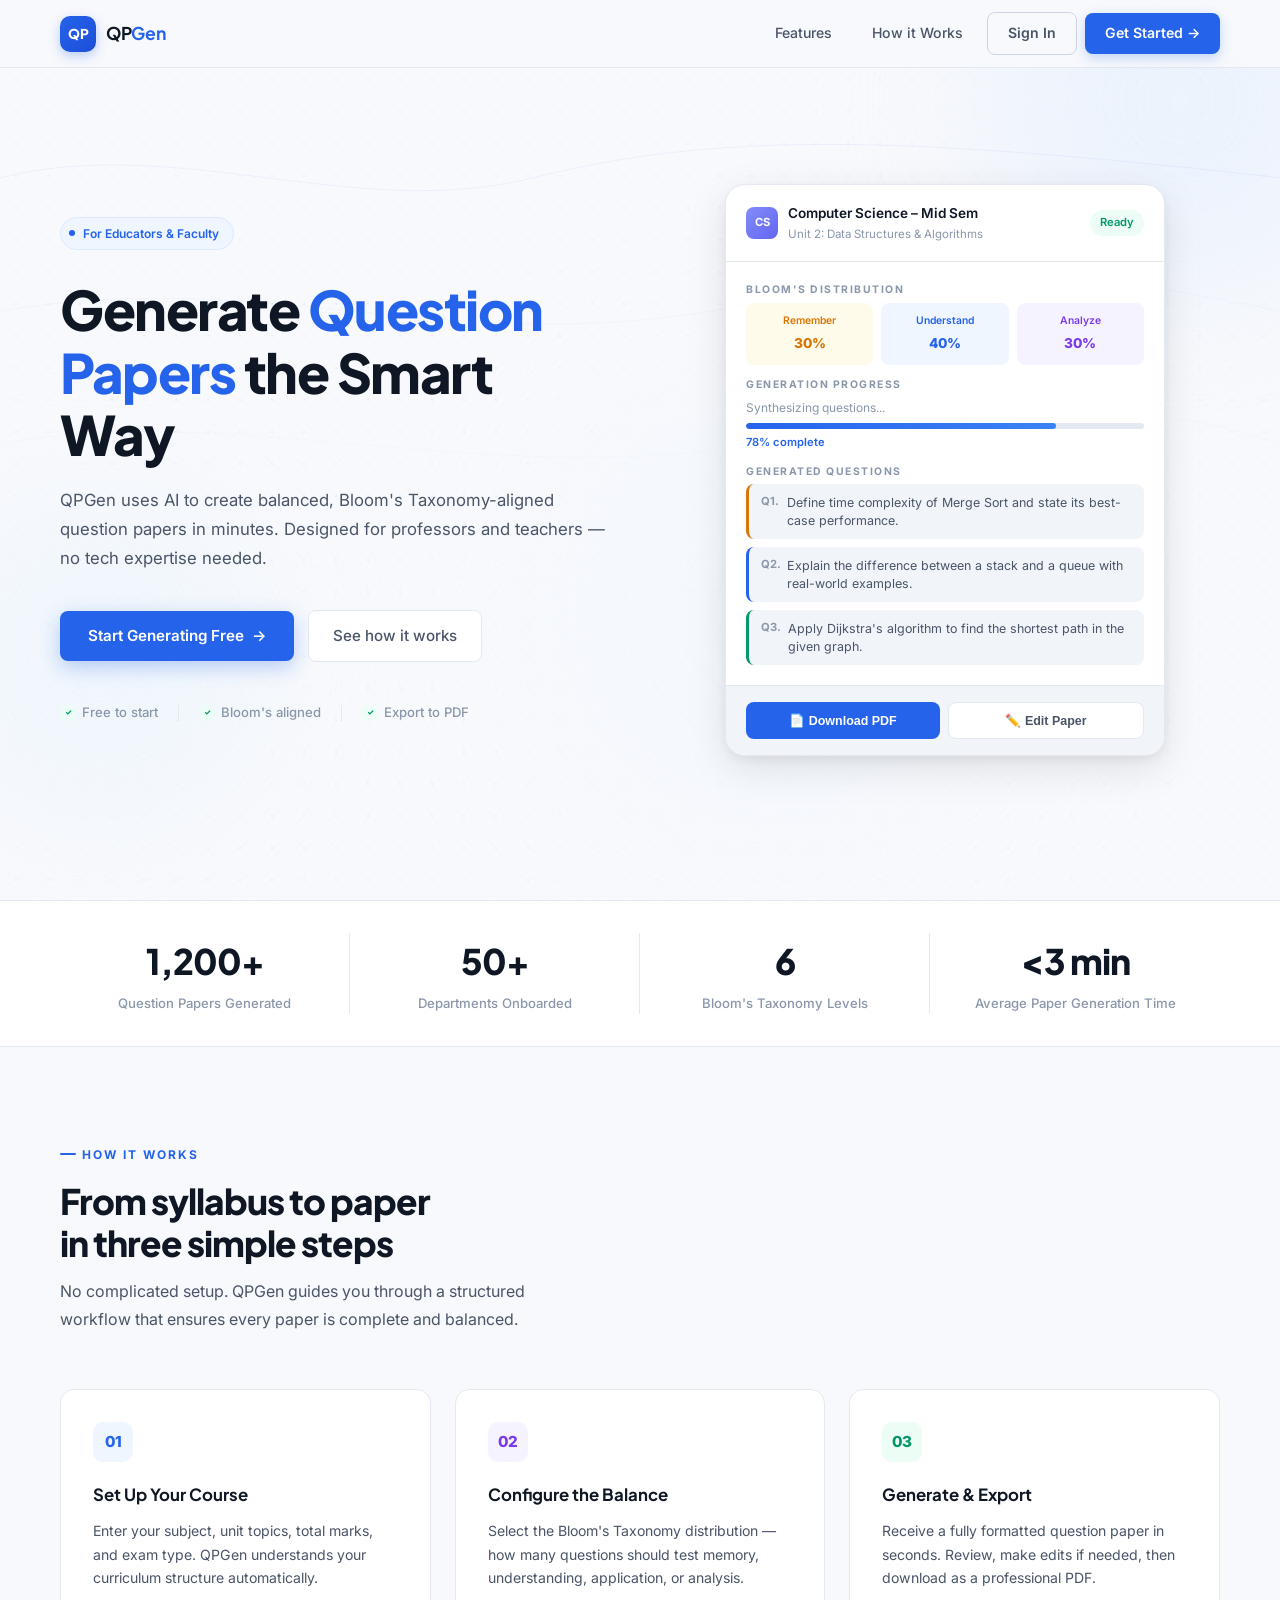
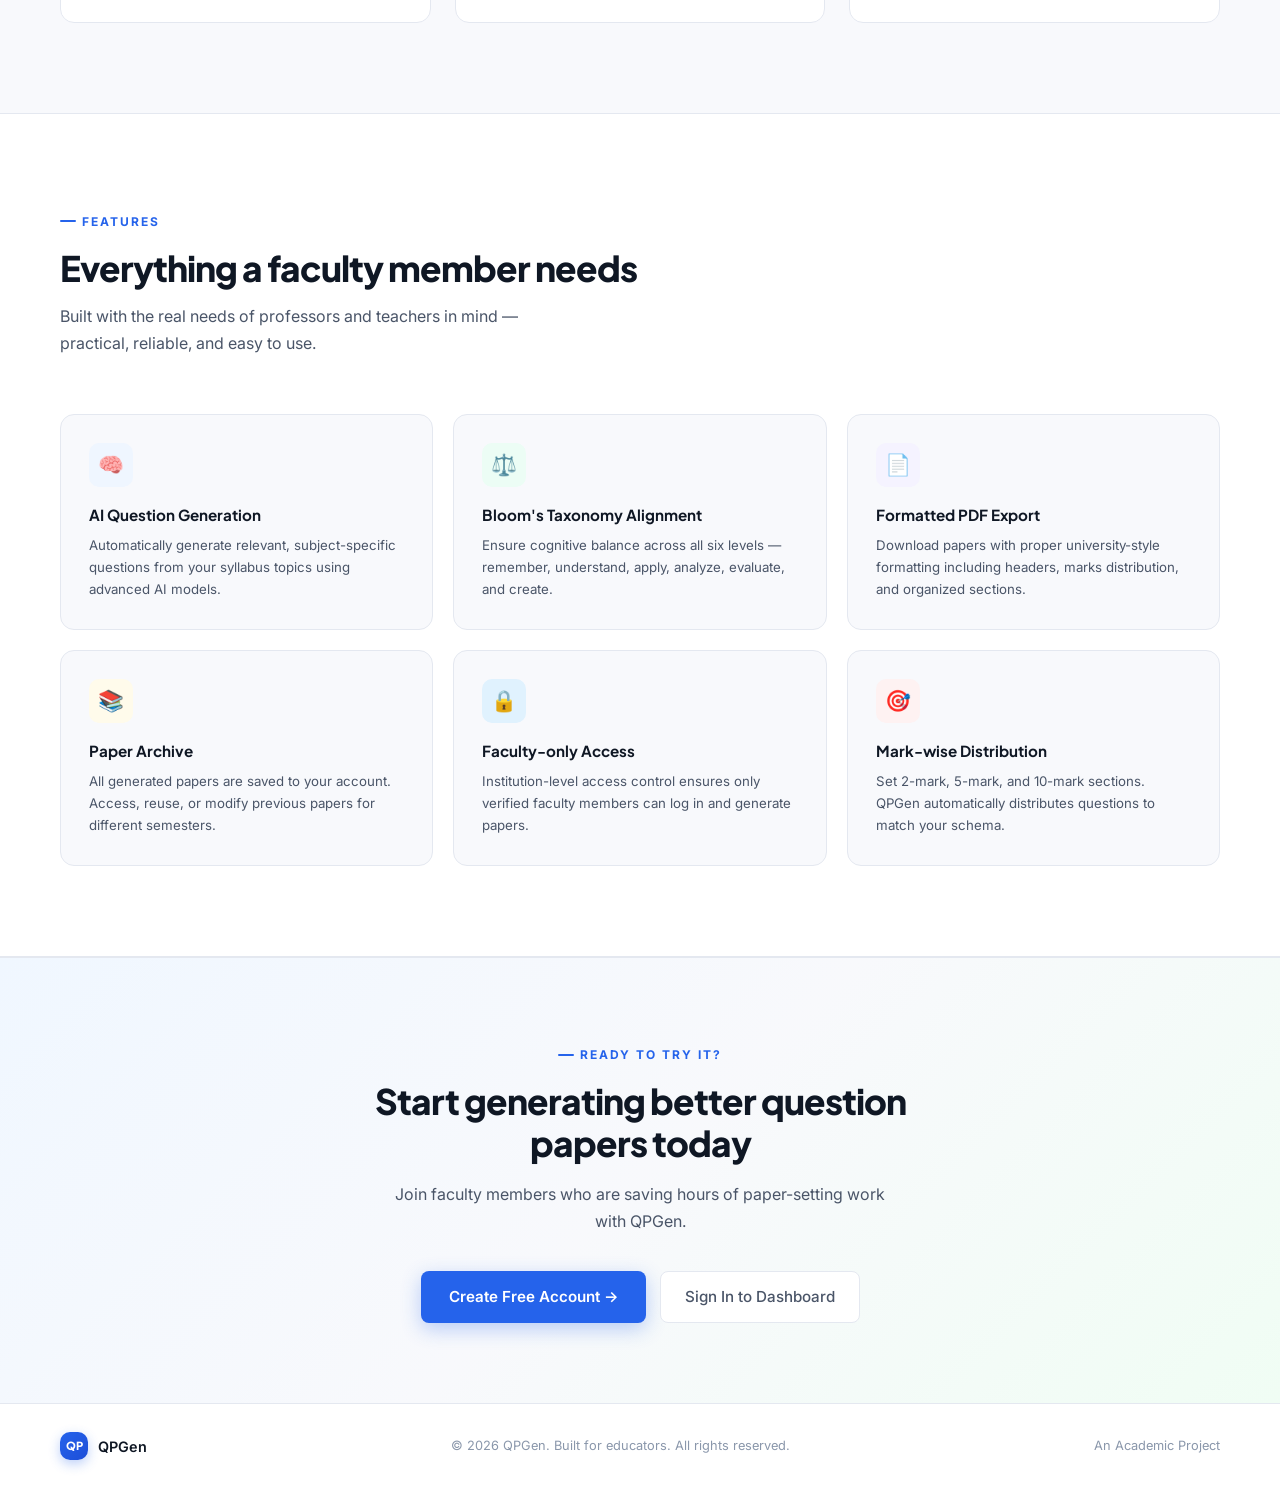
==== commit 5b1b7796: "refactor: centralize styles into a new stylesheet and update UI components across the frontend and b" ====
--- a/frontend/index.html
+++ b/frontend/index.html
@@ -4,222 +4,1098 @@
 <head>
     <meta charset="UTF-8">
     <meta name="viewport" content="width=device-width, initial-scale=1.0">
-    <title>QPGen — The Standard in Academic Synthesis</title>
+    <title>QPGen — AI Question Paper Generator for Educators</title>
+    <meta name="description"
+        content="QPGen helps faculty generate balanced, Bloom's-aligned question papers in minutes using AI. Built for educators, by design.">
     <link
-        href="https://fonts.googleapis.com/css2?family=Playfair+Display:ital,wght@0,700;0,900;1,700&family=DM+Sans:wght@300;400;500;600&family=DM+Mono:wght@400;500&display=swap"
+        href="https://fonts.googleapis.com/css2?family=Inter:wght@300;400;500;600;700;800&family=Plus+Jakarta+Sans:wght@400;500;600;700;800&display=swap"
         rel="stylesheet">
     <style>
         *, *::before, *::after { margin: 0; padding: 0; box-sizing: border-box; }
+
         :root {
-            --black: #050505; --deep: #0a0a0a; --surface: #0f0f0f;
-            --card: rgba(20, 20, 20, 0.6); --border: rgba(255, 255, 255, 0.06);
-            --gold: #c9a84c; --gold-light: #e2c07a; --gold-dim: rgba(201, 168, 76, 0.08);
-            --white: #f5f0e8; --muted: #5a5a5a; --text: #a8a39a; --glow: rgba(201, 168, 76, 0.2);
+            --bg: #f8f9fc;
+            --surface: #ffffff;
+            --surface-alt: #f1f4f9;
+            --border: #e4e8f0;
+            --border-strong: #cdd5e0;
+            --text-primary: #0f1724;
+            --text-secondary: #4a5568;
+            --text-muted: #8a97ab;
+            --blue: #2563eb;
+            --blue-light: #3b82f6;
+            --blue-dim: #eff6ff;
+            --blue-mid: #dbeafe;
+            --green: #059669;
+            --green-dim: #ecfdf5;
+            --purple: #7c3aed;
+            --purple-dim: #f5f3ff;
+            --amber: #d97706;
+            --amber-dim: #fffbeb;
+            --shadow-sm: 0 1px 3px rgba(0,0,0,0.06), 0 1px 2px rgba(0,0,0,0.04);
+            --shadow-md: 0 4px 16px rgba(0,0,0,0.08), 0 2px 6px rgba(0,0,0,0.04);
+            --shadow-lg: 0 12px 40px rgba(0,0,0,0.1), 0 4px 12px rgba(0,0,0,0.06);
+            --radius: 14px;
+            --radius-sm: 8px;
+            --radius-lg: 20px;
         }
 
         html, body {
-            background: var(--black); color: var(--white); font-family: 'DM Sans', sans-serif;
-            scroll-behavior: smooth; overflow-x: hidden;
-        }
-
-        .ambient-bg { position: fixed; inset: 0; z-index: -1; pointer-events: none; overflow: hidden; }
-        .glow { position: absolute; width: 800px; height: 800px; background: radial-gradient(circle, rgba(201, 168, 76, 0.04) 0%, transparent 70%); top: -200px; right: -200px; }
-
+            background: var(--bg);
+            color: var(--text-primary);
+            font-family: 'Inter', sans-serif;
+            scroll-behavior: smooth;
+            overflow-x: hidden;
+            line-height: 1.6;
+        }
+
+        /* ── DECORATIVE BG SYSTEM ── */
+        .bg-system {
+            position: fixed;
+            inset: 0;
+            z-index: 0;
+            pointer-events: none;
+            overflow: hidden;
+            background-color: var(--bg);
+            /* Subtle Dot Grid */
+            background-image: radial-gradient(#2563eb15 1.5px, transparent 1.5px);
+            background-size: 32px 32px;
+        }
+
+        .bg-lines {
+            position: absolute;
+            inset: 0;
+            opacity: 0.3;
+        }
+
+        .floater {
+            position: absolute;
+            border-radius: 50%;
+            filter: blur(80px);
+            opacity: 0.4;
+            z-index: -1;
+            animation: float 20s infinite alternate cubic-bezier(0.45, 0, 0.55, 1);
+        }
+
+        .f1 { width: 400px; height: 400px; background: #dbeafe; top: -100px; right: -100px; animation-delay: 0s; }
+        .f2 { width: 300px; height: 300px; background: #e0f2fe; bottom: 10%; left: -50px; animation-delay: -5s; }
+        .f3 { width: 500px; height: 500px; background: #f0f7ff; top: 40%; right: 20%; animation-delay: -10s; }
+
+        @keyframes float {
+            0% { transform: translate(0, 0) scale(1); }
+            100% { transform: translate(40px, 60px) scale(1.1); }
+        }
+
+        /* ── HEADER ── */
         header {
-            position: fixed; top: 0; left: 0; right: 0; padding: 30px 60px;
-            display: flex; justify-content: space-between; align-items: center;
-            z-index: 1000; backdrop-filter: blur(20px); border-bottom: 1px solid var(--border);
-        }
-
-        .logo { display: flex; align-items: center; gap: 14px; }
-        .logo-mark { width: 34px; height: 34px; border: 1px solid var(--gold); display: flex; align-items: center; justify-content: center; font-family: 'Playfair Display', serif; color: var(--gold); position: relative; }
-        .logo-text { font-family: 'DM Mono', monospace; font-size: 0.75em; letter-spacing: 4px; color: var(--muted); text-transform: uppercase; }
-
-        .nav-links { display: flex; gap: 40px; font-family: 'DM Mono', monospace; font-size: 0.62em; letter-spacing: 2px; text-transform: uppercase; align-items: center; }
-        .nav-link { color: var(--muted); text-decoration: none; transition: 0.3s; }
-        .nav-link:hover { color: var(--white); }
-
-        /* ── HERO SECTION ── */
-        .hero { min-height: 100vh; display: flex; align-items: center; padding: 120px 80px; position: relative; }
-        .hero-content { width: 55%; z-index: 20; }
-        .hero-kicker { font-family: 'DM Mono'; font-size: 0.7em; letter-spacing: 4px; color: var(--gold); text-transform: uppercase; margin-bottom: 30px; display: flex; align-items: center; gap: 16px; }
-        .hero-kicker::before { content: ''; width: 30px; height: 1px; background: var(--gold); }
-        
-        .hero-title { font-family: 'Playfair Display', serif; font-size: 5.8em; font-weight: 900; line-height: 0.95; letter-spacing: -3px; margin-bottom: 40px; }
-        .hero-title em { font-style: italic; color: var(--gold); }
-        .hero-sub { font-size: 1.15em; color: var(--text); line-height: 1.8; margin-bottom: 50px; max-width: 520px; font-weight: 300; }
-        
-        .hero-actions { display: flex; gap: 24px; }
-        .btn { padding: 18px 46px; font-family: 'DM Mono'; font-size: 0.75em; text-transform: uppercase; letter-spacing: 2px; cursor: pointer; transition: 0.4s; text-decoration: none; display: inline-block; border: 1px solid var(--border); }
-        .btn-primary { background: var(--gold); color: var(--black); border: none; font-weight: 700; box-shadow: 0 10px 40px -10px var(--glow); }
-        .btn-primary:hover { transform: translateY(-4px); background: var(--gold-light); }
-        .btn-secondary:hover { border-color: var(--gold); color: var(--gold); background: var(--gold-dim); transform: translateY(-4px); }
-
-        /* ── NEURAL TERMINAL (The Space Filler) ── */
-        .terminal-wrap { position: absolute; right: 80px; top: 120px; bottom: 80px; width: 40%; background: rgba(5,5,5,0.8); border: 1px solid var(--border); backdrop-filter: blur(20px); overflow: hidden; padding: 30px; box-shadow: -40px 40px 100px rgba(0,0,0,0.5); display: flex; flex-direction: column; gap: 15px; }
-        .term-head { display: flex; gap: 8px; margin-bottom: 10px; }
-        .term-dot { width: 8px; height: 8px; border-radius: 50%; background: var(--muted); }
-        .term-dot.active { background: var(--gold); }
-        
-        .term-line { font-family: 'DM Mono'; font-size: 0.65em; line-height: 1.6; color: var(--muted); white-space: nowrap; animation: scrollLine 20s linear infinite; }
-        .term-line.code { color: var(--gold); opacity: 0.6; }
-        .term-line.status { color: #f5f0e8; font-weight: 500; }
-
-        @keyframes scrollLine { from { transform: translateY(0); } to { transform: translateY(-100%); } }
+            position: fixed;
+            top: 0; left: 0; right: 0;
+            padding: 0 60px;
+            height: 68px;
+            display: flex;
+            justify-content: space-between;
+            align-items: center;
+            z-index: 1000;
+            background: rgba(248, 249, 252, 0.92);
+            backdrop-filter: blur(16px);
+            border-bottom: 1px solid var(--border);
+        }
+
+        .logo {
+            display: flex;
+            align-items: center;
+            gap: 10px;
+            text-decoration: none;
+            color: inherit;
+        }
+        .logo-icon {
+            width: 36px; height: 36px;
+            background: linear-gradient(135deg, var(--blue) 0%, #1d4ed8 100%);
+            border-radius: 10px;
+            display: flex; align-items: center; justify-content: center;
+            color: white;
+            font-size: 0.85em;
+            font-weight: 800;
+            font-family: 'Plus Jakarta Sans', sans-serif;
+            box-shadow: 0 4px 12px rgba(37, 99, 235, 0.3);
+        }
+        .logo-name {
+            font-family: 'Plus Jakarta Sans', sans-serif;
+            font-size: 1.1em;
+            font-weight: 700;
+            color: var(--text-primary);
+            letter-spacing: -0.3px;
+        }
+        .logo-name span { color: var(--blue); }
+
+        nav { display: flex; align-items: center; gap: 8px; }
+        .nav-link {
+            padding: 8px 16px;
+            color: var(--text-secondary);
+            text-decoration: none;
+            font-size: 0.88em;
+            font-weight: 500;
+            border-radius: var(--radius-sm);
+            transition: all 0.2s;
+        }
+        .nav-link:hover { background: var(--surface-alt); color: var(--text-primary); }
+
+        .btn-nav {
+            padding: 9px 20px;
+            font-size: 0.88em;
+            font-weight: 600;
+            border-radius: var(--radius-sm);
+            cursor: pointer;
+            transition: all 0.2s;
+            text-decoration: none;
+            display: inline-flex;
+            align-items: center;
+            gap: 6px;
+            border: none;
+        }
+        .btn-nav-outline {
+            background: transparent;
+            border: 1.5px solid var(--border-strong);
+            color: var(--text-secondary);
+        }
+        .btn-nav-outline:hover {
+            border-color: var(--blue);
+            color: var(--blue);
+            background: var(--blue-dim);
+        }
+        .btn-nav-primary {
+            background: var(--blue);
+            color: white;
+            box-shadow: 0 4px 12px rgba(37, 99, 235, 0.25);
+        }
+        .btn-nav-primary:hover {
+            background: var(--blue-light);
+            transform: translateY(-1px);
+            box-shadow: 0 6px 18px rgba(37, 99, 235, 0.35);
+        }
+
+        /* ── HERO ── */
+        .hero {
+            min-height: 100vh;
+            display: flex;
+            align-items: center;
+            padding: 100px 60px 60px;
+            position: relative;
+            z-index: 1;
+            gap: 60px;
+        }
+        .hero-left { flex: 1; max-width: 560px; }
+        .hero-right { flex: 1; display: flex; justify-content: center; align-items: center; }
+
+        .badge {
+            display: inline-flex;
+            align-items: center;
+            gap: 8px;
+            padding: 6px 14px 6px 8px;
+            background: var(--blue-dim);
+            border: 1.5px solid var(--blue-mid);
+            border-radius: 100px;
+            font-size: 0.75em;
+            font-weight: 600;
+            color: var(--blue);
+            margin-bottom: 28px;
+        }
+        .badge-dot {
+            width: 6px; height: 6px;
+            background: var(--blue);
+            border-radius: 50%;
+            animation: pulse 2s infinite;
+        }
+        @keyframes pulse {
+            0%, 100% { opacity: 1; transform: scale(1); }
+            50% { opacity: 0.5; transform: scale(0.8); }
+        }
+
+        .hero-title {
+            font-family: 'Plus Jakarta Sans', sans-serif;
+            font-size: 3.4em;
+            font-weight: 800;
+            line-height: 1.15;
+            letter-spacing: -1.5px;
+            color: var(--text-primary);
+            margin-bottom: 20px;
+        }
+        .hero-title .highlight {
+            color: var(--blue);
+            position: relative;
+        }
+        .hero-title .highlight::after {
+            content: '';
+            position: absolute;
+            bottom: 2px; left: 0; right: 0;
+            height: 3px;
+            background: linear-gradient(90deg, var(--blue), var(--blue-light));
+            border-radius: 2px;
+            opacity: 0.3;
+        }
+
+        .hero-sub {
+            font-size: 1.05em;
+            color: var(--text-secondary);
+            line-height: 1.75;
+            margin-bottom: 36px;
+            font-weight: 400;
+        }
+
+        .hero-actions { display: flex; gap: 14px; flex-wrap: wrap; align-items: center; }
+        .btn-hero-primary {
+            padding: 13px 28px;
+            background: var(--blue);
+            color: white;
+            border: none;
+            border-radius: var(--radius-sm);
+            font-size: 0.95em;
+            font-weight: 600;
+            cursor: pointer;
+            transition: all 0.2s;
+            text-decoration: none;
+            display: inline-flex;
+            align-items: center;
+            gap: 8px;
+            box-shadow: 0 6px 20px rgba(37, 99, 235, 0.3);
+        }
+        .btn-hero-primary:hover {
+            background: #1d4ed8;
+            transform: translateY(-2px);
+            box-shadow: 0 10px 28px rgba(37, 99, 235, 0.4);
+        }
+        .btn-hero-secondary {
+            padding: 13px 24px;
+            background: var(--surface);
+            color: var(--text-secondary);
+            border: 1.5px solid var(--border);
+            border-radius: var(--radius-sm);
+            font-size: 0.95em;
+            font-weight: 500;
+            cursor: pointer;
+            transition: all 0.2s;
+            text-decoration: none;
+            display: inline-flex;
+            align-items: center;
+            gap: 8px;
+        }
+        .btn-hero-secondary:hover {
+            border-color: var(--blue);
+            color: var(--blue);
+            background: var(--blue-dim);
+        }
+
+        .trust-strip {
+            margin-top: 40px;
+            display: flex;
+            align-items: center;
+            gap: 20px;
+        }
+        .trust-item {
+            display: flex;
+            align-items: center;
+            gap: 6px;
+            font-size: 0.82em;
+            color: var(--text-muted);
+            font-weight: 500;
+        }
+        .trust-check {
+            width: 16px; height: 16px;
+            background: var(--green-dim);
+            border-radius: 50%;
+            display: flex; align-items: center; justify-content: center;
+            color: var(--green);
+            font-size: 0.6em;
+            font-weight: 800;
+            flex-shrink: 0;
+        }
+        .trust-sep { width: 1px; height: 16px; background: var(--border); }
+
+        /* ── HERO CARD (Right side visual) ── */
+        .hero-card {
+            background: var(--surface);
+            border: 1px solid var(--border);
+            border-radius: var(--radius-lg);
+            box-shadow: var(--shadow-lg);
+            width: 100%;
+            max-width: 440px;
+            overflow: hidden;
+        }
+        .hc-header {
+            padding: 18px 20px;
+            border-bottom: 1px solid var(--border);
+            display: flex;
+            align-items: center;
+            gap: 10px;
+        }
+        .hc-avatar {
+            width: 32px; height: 32px;
+            background: linear-gradient(135deg, #818cf8, #6366f1);
+            border-radius: 8px;
+            display: flex; align-items: center; justify-content: center;
+            color: white;
+            font-size: 0.7em;
+            font-weight: 700;
+        }
+        .hc-title { font-size: 0.85em; font-weight: 600; color: var(--text-primary); }
+        .hc-sub { font-size: 0.72em; color: var(--text-muted); }
+        .hc-status {
+            margin-left: auto;
+            padding: 4px 10px;
+            border-radius: 100px;
+            font-size: 0.7em;
+            font-weight: 600;
+            background: var(--green-dim);
+            color: var(--green);
+        }
+        .hc-body { padding: 20px; display: flex; flex-direction: column; gap: 12px; }
+
+        .hc-section-label {
+            font-size: 0.65em;
+            font-weight: 700;
+            text-transform: uppercase;
+            letter-spacing: 1.5px;
+            color: var(--text-muted);
+            margin-bottom: 4px;
+        }
+        .hc-info-row {
+            background: var(--surface-alt);
+            border-radius: var(--radius-sm);
+            padding: 10px 14px;
+        }
+        .hc-info-row .label { font-size: 0.7em; color: var(--text-muted); font-weight: 500; }
+        .hc-info-row .value { font-size: 0.88em; font-weight: 600; color: var(--text-primary); margin-top: 2px; }
+
+        .hc-bloom-grid {
+            display: grid;
+            grid-template-columns: 1fr 1fr 1fr;
+            gap: 8px;
+        }
+        .hc-bloom-item {
+            border-radius: var(--radius-sm);
+            padding: 10px;
+            text-align: center;
+        }
+        .hc-bloom-item .bl-label { font-size: 0.65em; font-weight: 600; margin-bottom: 4px; }
+        .hc-bloom-item .bl-val { font-size: 0.85em; font-weight: 800; }
+
+        .bl-remember { background: var(--amber-dim); color: var(--amber); }
+        .bl-understand { background: var(--blue-dim); color: var(--blue); }
+        .bl-analyze { background: var(--purple-dim); color: var(--purple); }
+
+        .hc-prog-bar {
+            height: 6px;
+            background: var(--border);
+            border-radius: 3px;
+            overflow: hidden;
+            margin-top: 4px;
+        }
+        .hc-prog-fill {
+            height: 100%;
+            background: linear-gradient(90deg, var(--blue) 0%, var(--blue-light) 100%);
+            border-radius: 3px;
+            animation: fillBar 2s ease-out forwards;
+        }
+        @keyframes fillBar { from { width: 0; } to { width: var(--w); } }
+
+        .hc-q-list { display: flex; flex-direction: column; gap: 8px; }
+        .hc-q-item {
+            display: flex;
+            align-items: flex-start;
+            gap: 10px;
+            padding: 10px 12px;
+            background: var(--surface-alt);
+            border-radius: var(--radius-sm);
+            border-left: 3px solid transparent;
+            font-size: 0.78em;
+            color: var(--text-secondary);
+            line-height: 1.4;
+        }
+        .hc-q-item.q-mem { border-left-color: var(--amber); }
+        .hc-q-item.q-und { border-left-color: var(--blue); }
+        .hc-q-item.q-app { border-left-color: var(--green); }
+        .hc-q-num {
+            font-weight: 700;
+            font-size: 0.9em;
+            color: var(--text-muted);
+            min-width: 16px;
+        }
+
+        .hc-action-row {
+            display: flex;
+            gap: 8px;
+            padding: 16px 20px;
+            border-top: 1px solid var(--border);
+            background: var(--surface-alt);
+        }
+        .hc-btn {
+            flex: 1;
+            padding: 10px;
+            border-radius: var(--radius-sm);
+            font-size: 0.78em;
+            font-weight: 600;
+            cursor: pointer;
+            transition: all 0.2s;
+            border: none;
+            display: flex;
+            align-items: center;
+            justify-content: center;
+            gap: 5px;
+        }
+        .hc-btn-primary { background: var(--blue); color: white; }
+        .hc-btn-primary:hover { background: #1d4ed8; }
+        .hc-btn-outline {
+            background: var(--surface);
+            color: var(--text-secondary);
+            border: 1.5px solid var(--border);
+        }
+        .hc-btn-outline:hover { border-color: var(--blue); color: var(--blue); }
+
+        /* ── STATS BAR ── */
+        .stats-bar {
+            background: var(--surface);
+            border-top: 1px solid var(--border);
+            border-bottom: 1px solid var(--border);
+            padding: 32px 60px;
+            position: relative;
+            z-index: 1;
+            display: grid;
+            grid-template-columns: repeat(4, 1fr);
+            gap: 0;
+        }
+        .stat-item {
+            text-align: center;
+            padding: 0 32px;
+            border-right: 1px solid var(--border);
+        }
+        .stat-item:last-child { border-right: none; }
+        .stat-number {
+            font-family: 'Plus Jakarta Sans', sans-serif;
+            font-size: 2.2em;
+            font-weight: 800;
+            color: var(--text-primary);
+            letter-spacing: -1px;
+            display: block;
+        }
+        .stat-label {
+            font-size: 0.82em;
+            color: var(--text-muted);
+            font-weight: 500;
+            margin-top: 4px;
+        }
+
+        /* ── HOW IT WORKS ── */
+        .section { padding: 90px 60px; position: relative; z-index: 1; }
+        .section-alt { background: var(--surface); border-top: 1px solid var(--border); border-bottom: 1px solid var(--border); }
+
+        .section-tag {
+            display: inline-flex;
+            align-items: center;
+            gap: 6px;
+            font-size: 0.75em;
+            font-weight: 700;
+            text-transform: uppercase;
+            letter-spacing: 2px;
+            color: var(--blue);
+            margin-bottom: 16px;
+        }
+        .section-tag::before { content: ''; width: 16px; height: 2px; background: var(--blue); border-radius: 1px; }
+
+        .section-title {
+            font-family: 'Plus Jakarta Sans', sans-serif;
+            font-size: 2.2em;
+            font-weight: 800;
+            letter-spacing: -1px;
+            color: var(--text-primary);
+            margin-bottom: 14px;
+            line-height: 1.2;
+        }
+        .section-sub {
+            font-size: 1em;
+            color: var(--text-secondary);
+            max-width: 520px;
+            line-height: 1.7;
+        }
+
+        .steps-grid {
+            display: grid;
+            grid-template-columns: repeat(3, 1fr);
+            gap: 24px;
+            margin-top: 56px;
+        }
+        .step-card {
+            background: var(--surface);
+            border: 1px solid var(--border);
+            border-radius: var(--radius);
+            padding: 32px;
+            transition: all 0.3s;
+            position: relative;
+        }
+        .step-card:hover {
+            border-color: var(--blue);
+            box-shadow: var(--shadow-md);
+            transform: translateY(-4px);
+        }
+        .step-num {
+            width: 40px; height: 40px;
+            border-radius: 10px;
+            display: flex; align-items: center; justify-content: center;
+            font-weight: 800;
+            font-size: 0.95em;
+            margin-bottom: 20px;
+        }
+        .step-n1 { background: var(--blue-dim); color: var(--blue); }
+        .step-n2 { background: var(--purple-dim); color: var(--purple); }
+        .step-n3 { background: var(--green-dim); color: var(--green); }
+
+        .step-card h3 {
+            font-family: 'Plus Jakarta Sans', sans-serif;
+            font-size: 1.05em;
+            font-weight: 700;
+            margin-bottom: 10px;
+            color: var(--text-primary);
+        }
+        .step-card p { font-size: 0.88em; color: var(--text-secondary); line-height: 1.7; }
 
         /* ── FEATURES ── */
-        .features { padding: 120px 80px; background: var(--surface); position: relative; }
-        .feat-grid { display: grid; grid-template-columns: repeat(3, 1fr); gap: 40px; margin-top: 80px; }
-        .feat-card { background: var(--card); padding: 50px; border: 1px solid var(--border); transition: 0.4s; position: relative; }
-        .feat-card:hover { border-color: var(--gold); transform: translateY(-10px); }
-        .feat-card h3 { font-family: 'Playfair Display'; font-size: 1.6em; margin-bottom: 20px; color: var(--white); }
-        .feat-card p { color: var(--text); font-size: 0.95em; line-height: 1.8; }
+        .feat-grid {
+            display: grid;
+            grid-template-columns: repeat(3, 1fr);
+            gap: 20px;
+            margin-top: 56px;
+        }
+        .feat-card {
+            background: var(--bg);
+            border: 1px solid var(--border);
+            border-radius: var(--radius);
+            padding: 28px;
+            transition: all 0.3s;
+        }
+        .feat-card:hover {
+            background: var(--surface);
+            border-color: var(--border-strong);
+            box-shadow: var(--shadow-sm);
+            transform: translateY(-2px);
+        }
+        .feat-icon {
+            width: 44px; height: 44px;
+            border-radius: 10px;
+            display: flex; align-items: center; justify-content: center;
+            font-size: 1.3em;
+            margin-bottom: 16px;
+        }
+        .fi-blue { background: var(--blue-dim); }
+        .fi-green { background: var(--green-dim); }
+        .fi-purple { background: var(--purple-dim); }
+        .fi-amber { background: var(--amber-dim); }
+        .fi-blue2 { background: #e0f2fe; }
+        .fi-red { background: #fef2f2; }
+
+        .feat-card h3 {
+            font-family: 'Plus Jakarta Sans', sans-serif;
+            font-size: 0.95em;
+            font-weight: 700;
+            margin-bottom: 8px;
+            color: var(--text-primary);
+        }
+        .feat-card p { font-size: 0.83em; color: var(--text-secondary); line-height: 1.65; }
+
+        /* ── CTA SECTION ── */
+        .cta-section {
+            padding: 80px 60px;
+            text-align: center;
+            position: relative;
+            z-index: 1;
+            background: linear-gradient(135deg, #f0f7ff 0%, #f8f9fc 50%, #f0fdf4 100%);
+            border-top: 1px solid var(--border);
+        }
+        .cta-section .section-title { max-width: 560px; margin: 0 auto 16px; }
+        .cta-section .section-sub { margin: 0 auto 36px; text-align: center; }
+        .cta-actions { display: flex; justify-content: center; gap: 14px; }
 
         /* ── AUTH MODAL ── */
-        .overlay { position: fixed; inset: 0; background: rgba(0,0,0,0.94); backdrop-filter: blur(15px); z-index: 2000; display: none; align-items: center; justify-content: center; }
-        .auth-card { width: 100%; max-width: 500px; background: var(--surface); border: 1px solid var(--border); padding: 60px; position: relative; }
-        .auth-close { position: absolute; top: 25px; right: 25px; font-size: 1.5em; color: var(--muted); cursor: pointer; transition: 0.3s; }
-        .auth-close:hover { color: var(--white); }
-
-        .auth-tabs { display: flex; margin-bottom: 40px; border-bottom: 1px solid var(--border); }
-        .tab { flex: 1; padding: 15px; text-align: center; font-family: 'DM Mono'; font-size: 0.7em; letter-spacing: 2px; text-transform: uppercase; color: var(--muted); cursor: pointer; transition: 0.3s; }
-        .tab.active { color: var(--gold); border-bottom: 2px solid var(--gold); }
-
-        .field { margin-bottom: 25px; }
-        .field label { display: block; font-family: 'DM Mono'; font-size: 0.6em; letter-spacing: 2px; text-transform: uppercase; color: var(--muted); margin-bottom: 12px; }
-        .field input { width: 100%; background: var(--deep); border: 1px solid var(--border); color: var(--white); padding: 18px; outline: none; font-family: inherit; transition: border-color 0.3s; }
-        .field input:focus { border-color: var(--gold); }
-
-        .btn-auth { width: 100%; padding: 20px; background: var(--gold); color: var(--black); border: none; font-weight: 700; letter-spacing: 2px; text-transform: uppercase; cursor: pointer; transition: 0.3s; }
-        .btn-auth:hover { background: var(--gold-light); transform: translateY(-2px); }
-
+        .overlay {
+            position: fixed;
+            inset: 0;
+            background: rgba(15, 23, 36, 0.5);
+            backdrop-filter: blur(8px);
+            z-index: 2000;
+            display: none;
+            align-items: center;
+            justify-content: center;
+            padding: 20px;
+        }
+        .auth-card {
+            width: 100%;
+            max-width: 460px;
+            background: var(--surface);
+            border: 1px solid var(--border);
+            border-radius: var(--radius-lg);
+            box-shadow: var(--shadow-lg);
+            overflow: hidden;
+            position: relative;
+        }
+        .auth-header {
+            padding: 28px 32px 0;
+            display: flex;
+            align-items: flex-start;
+            justify-content: space-between;
+        }
+        .auth-logo {
+            display: flex;
+            align-items: center;
+            gap: 10px;
+        }
+        .auth-close {
+            width: 32px; height: 32px;
+            border-radius: var(--radius-sm);
+            border: 1.5px solid var(--border);
+            background: transparent;
+            cursor: pointer;
+            display: flex; align-items: center; justify-content: center;
+            color: var(--text-muted);
+            font-size: 1.1em;
+            transition: all 0.2s;
+        }
+        .auth-close:hover { background: var(--surface-alt); color: var(--text-primary); }
+
+        .auth-tabs {
+            display: flex;
+            border-bottom: 1px solid var(--border);
+            padding: 18px 32px 0;
+            gap: 0;
+            margin-top: 20px;
+        }
+        .tab {
+            flex: 1;
+            padding: 10px 6px;
+            text-align: center;
+            font-size: 0.85em;
+            font-weight: 600;
+            color: var(--text-muted);
+            cursor: pointer;
+            transition: all 0.2s;
+            border-bottom: 2px solid transparent;
+            margin-bottom: -1px;
+        }
+        .tab.active { color: var(--blue); border-bottom-color: var(--blue); }
+        .tab:hover:not(.active) { color: var(--text-secondary); }
+
+        .auth-body { padding: 24px 32px 32px; }
+
+        .field { margin-bottom: 18px; }
+        .field label {
+            display: block;
+            font-size: 0.8em;
+            font-weight: 600;
+            color: var(--text-secondary);
+            margin-bottom: 7px;
+        }
+        .field input {
+            width: 100%;
+            background: var(--surface-alt);
+            border: 1.5px solid var(--border);
+            color: var(--text-primary);
+            padding: 11px 14px;
+            border-radius: var(--radius-sm);
+            outline: none;
+            font-family: inherit;
+            font-size: 0.92em;
+            transition: all 0.2s;
+        }
+        .field input:focus {
+            border-color: var(--blue);
+            background: var(--surface);
+            box-shadow: 0 0 0 3px rgba(37, 99, 235, 0.08);
+        }
+        .field input::placeholder { color: var(--text-muted); }
+
+        .btn-auth {
+            width: 100%;
+            padding: 13px;
+            background: var(--blue);
+            color: white;
+            border: none;
+            border-radius: var(--radius-sm);
+            font-weight: 700;
+            font-size: 0.92em;
+            cursor: pointer;
+            transition: all 0.2s;
+            letter-spacing: 0.3px;
+            margin-top: 4px;
+        }
+        .btn-auth:hover {
+            background: #1d4ed8;
+            transform: translateY(-1px);
+            box-shadow: 0 6px 18px rgba(37, 99, 235, 0.3);
+        }
+
+        .auth-footer-note {
+            text-align: center;
+            font-size: 0.75em;
+            color: var(--text-muted);
+            margin-top: 16px;
+        }
+
+        /* ── FOOTER ── */
+        footer {
+            background: var(--surface);
+            border-top: 1px solid var(--border);
+            padding: 28px 60px;
+            display: flex;
+            align-items: center;
+            justify-content: space-between;
+            position: relative;
+            z-index: 1;
+        }
+        .footer-brand { display: flex; align-items: center; gap: 10px; }
+        .footer-copy { font-size: 0.8em; color: var(--text-muted); }
+
+        /* ── RESPONSIVE ── */
+        @media (max-width: 900px) {
+            header { padding: 0 24px; }
+            .hero { flex-direction: column; padding: 100px 24px 48px; gap: 40px; }
+            .hero-left { max-width: 100%; }
+            .hero-right { width: 100%; }
+            .hero-title { font-size: 2.4em; }
+            .stats-bar { grid-template-columns: repeat(2, 1fr); padding: 32px 24px; }
+            .steps-grid, .feat-grid { grid-template-columns: 1fr; }
+            .section { padding: 60px 24px; }
+            footer { padding: 24px; flex-direction: column; gap: 12px; text-align: center; }
+        }
     </style>
 </head>
 
 <body>
-    <div class="ambient-bg"><div class="glow"></div></div>
-
+    <!-- Premium Background System -->
+    <div class="bg-system">
+        <div class="floater f1"></div>
+        <div class="floater f2"></div>
+        <div class="floater f3"></div>
+        <div class="bg-lines">
+            <svg viewBox="0 0 1440 900" preserveAspectRatio="xMidYMid slice" xmlns="http://www.w3.org/2000/svg">
+                <path d="M0,200 C200,150 400,250 600,200 S1000,150 1440,200" stroke="#2563eb" stroke-width="0.8" fill="none" opacity="0.3"/>
+                <path d="M0,350 C300,300 500,400 800,350 S1200,300 1440,350" stroke="#2563eb" stroke-width="0.6" fill="none" opacity="0.2"/>
+                <path d="M0,500 C250,450 550,550 850,500 S1300,450 1440,500" stroke="#2563eb" stroke-width="0.5" fill="none" opacity="0.15"/>
+                <path d="M0,650 C400,600 700,700 1000,650 S1350,600 1440,650" stroke="#2563eb" stroke-width="0.4" fill="none" opacity="0.1"/>
+            </svg>
+        </div>
+    </div>
+
+    <!-- HEADER -->
     <header>
-        <div class="logo">
-            <div class="logo-mark">Q</div>
-            <div class="logo-name">QPGen</div>
-        </div>
-        <nav class="nav-links">
-            <a href="#philosophy" class="nav-link">Our Vision</a>
-            <a href="#" class="nav-link" onclick="openAuth('login')">Faculty Access</a>
-            <a href="#" class="btn btn-secondary" style="padding:10px 24px; font-size:0.6em;" onclick="openAuth('register')">Institutional Setup</a>
+        <a class="logo" href="#">
+            <div class="logo-icon">QP</div>
+            <span class="logo-name">QP<span>Gen</span></span>
+        </a>
+        <nav>
+            <a href="#features" class="nav-link">Features</a>
+            <a href="#how-it-works" class="nav-link">How it Works</a>
+            <a href="#" class="btn-nav btn-nav-outline" onclick="openAuth('login')">Sign In</a>
+            <a href="#" class="btn-nav btn-nav-primary" onclick="openAuth('register')">Get Started →</a>
         </nav>
     </header>
 
+    <!-- HERO -->
     <section class="hero">
-        <div class="hero-content">
-            <div class="hero-kicker">Smart Assessment Suite</div>
-            <h1 class="hero-title">The New<br>Standard in<br><em>Exam Generation.</em></h1>
-            <p class="hero-sub">Harness advanced artificial intelligence to architect professional question papers. Maintain perfect balance and Bloom's alignment with institutional precision.</p>
+        <div class="hero-left">
+            <div class="badge">
+                <div class="badge-dot"></div>
+                For Educators &amp; Faculty
+            </div>
+            <h1 class="hero-title">Generate <span class="highlight">Question Papers</span> the Smart Way</h1>
+            <p class="hero-sub">QPGen uses AI to create balanced, Bloom's Taxonomy-aligned question papers in minutes. Designed for professors and teachers — no tech expertise needed.</p>
             <div class="hero-actions">
-                <a href="#" class="btn btn-primary" onclick="openAuth('register')">Request Access</a>
-                <a href="#philosophy" class="btn btn-secondary">Explore Methodology</a>
+                <a href="#" class="btn-hero-primary" onclick="openAuth('register')">
+                    <span>Start Generating Free</span>
+                    <span>→</span>
+                </a>
+                <a href="#how-it-works" class="btn-hero-secondary">See how it works</a>
+            </div>
+            <div class="trust-strip">
+                <div class="trust-item">
+                    <div class="trust-check">✓</div>
+                    Free to start
+                </div>
+                <div class="trust-sep"></div>
+                <div class="trust-item">
+                    <div class="trust-check">✓</div>
+                    Bloom's aligned
+                </div>
+                <div class="trust-sep"></div>
+                <div class="trust-item">
+                    <div class="trust-check">✓</div>
+                    Export to PDF
+                </div>
             </div>
         </div>
 
-        <div class="terminal-wrap">
-            <div class="term-head"><div class="term-dot active"></div><div class="term-dot"></div><div class="term-dot"></div></div>
-            <div class="term-line status">INITIALIZING NEURAL LINK... [OK]</div>
-            <div class="term-line code">> FETCHING SYLLABUS DATA...</div>
-            <div class="term-line code">> CALCULATING BLOOM'S PERCENTILES...</div>
-            <div class="term-line">> ANALYSIS: Topic "Quantum Field Theory" identified.</div>
-            <div class="term-line code">> SYNTHESIZING MCQ ARCHIVE [400+ ITEMS FOUND]</div>
-            <div class="term-line status">> STATUS: SYNTHESIZING PAPER-092-B</div>
-            <div class="term-line code">> BALANCING COGNITIVE LOAD: MEDIUM [OPTIMIZED]</div>
-            <div class="term-line">> GENERATING 10-MARK SYNTHESIS QUESTION...</div>
-            <div class="term-line code">> VALIDATING STRUCTURAL INTEGRITY... 100%</div>
-            <div class="term-line status">ARCHIVE UPDATE COMPLETE. EXPORT READY.</div>
-            <!-- More scrolling lines -->
-            <div class="term-line code">> CACHING ASSESSMENT VECTORS...</div>
-            <div class="term-line">> RELINKING INSTITUTIONAL ACCESS CONTROL...</div>
-            <div class="term-line code">> NEURAL WEIGHTS REBALANCED [VERSION 4.2.1]</div>
+        <div class="hero-right">
+            <!-- Live Preview Card -->
+            <div class="hero-card">
+                <div class="hc-header">
+                    <div class="hc-avatar">CS</div>
+                    <div>
+                        <div class="hc-title">Computer Science – Mid Sem</div>
+                        <div class="hc-sub">Unit 2: Data Structures &amp; Algorithms</div>
+                    </div>
+                    <div class="hc-status">Ready</div>
+                </div>
+                <div class="hc-body">
+                    <div>
+                        <div class="hc-section-label">Bloom's Distribution</div>
+                        <div class="hc-bloom-grid">
+                            <div class="hc-bloom-item bl-remember">
+                                <div class="bl-label">Remember</div>
+                                <div class="bl-val">30%</div>
+                            </div>
+                            <div class="hc-bloom-item bl-understand">
+                                <div class="bl-label">Understand</div>
+                                <div class="bl-val">40%</div>
+                            </div>
+                            <div class="hc-bloom-item bl-analyze">
+                                <div class="bl-label">Analyze</div>
+                                <div class="bl-val">30%</div>
+                            </div>
+                        </div>
+                    </div>
+                    <div>
+                        <div class="hc-section-label">Generation Progress</div>
+                        <div style="font-size:0.75em; color: var(--text-muted); margin-bottom:6px;">Synthesizing questions...</div>
+                        <div class="hc-prog-bar"><div class="hc-prog-fill" style="--w:78%"></div></div>
+                        <div style="font-size:0.7em; color:var(--blue); margin-top:5px; font-weight:600;">78% complete</div>
+                    </div>
+                    <div>
+                        <div class="hc-section-label">Generated Questions</div>
+                        <div class="hc-q-list">
+                            <div class="hc-q-item q-mem"><span class="hc-q-num">Q1.</span> Define time complexity of Merge Sort and state its best-case performance.</div>
+                            <div class="hc-q-item q-und"><span class="hc-q-num">Q2.</span> Explain the difference between a stack and a queue with real-world examples.</div>
+                            <div class="hc-q-item q-app"><span class="hc-q-num">Q3.</span> Apply Dijkstra's algorithm to find the shortest path in the given graph.</div>
+                        </div>
+                    </div>
+                </div>
+                <div class="hc-action-row">
+                    <button class="hc-btn hc-btn-primary">📄 Download PDF</button>
+                    <button class="hc-btn hc-btn-outline">✏️ Edit Paper</button>
+                </div>
+            </div>
         </div>
     </section>
 
-    <section class="features" id="philosophy">
-        <div style="text-align:center;">
-            <p style="font-family:'DM Mono'; font-size:0.7em; color:var(--gold); letter-spacing:4px; text-transform:uppercase;">Methodological Pillars</p>
-            <h2 style="font-family:'Playfair Display'; font-size:3.5em; margin-top:20px;">Institutional Rigor.<br>AI Efficiency.</h2>
+    <!-- STATS BAR -->
+    <div class="stats-bar">
+        <div class="stat-item">
+            <span class="stat-number">1,200+</span>
+            <div class="stat-label">Question Papers Generated</div>
         </div>
+        <div class="stat-item">
+            <span class="stat-number">50+</span>
+            <div class="stat-label">Departments Onboarded</div>
+        </div>
+        <div class="stat-item">
+            <span class="stat-number">6</span>
+            <div class="stat-label">Bloom's Taxonomy Levels</div>
+        </div>
+        <div class="stat-item">
+            <span class="stat-number">&lt;3 min</span>
+            <div class="stat-label">Average Paper Generation Time</div>
+        </div>
+    </div>
+
+    <!-- HOW IT WORKS -->
+    <section class="section" id="how-it-works">
+        <div class="section-tag">How it Works</div>
+        <h2 class="section-title">From syllabus to paper<br>in three simple steps</h2>
+        <p class="section-sub">No complicated setup. QPGen guides you through a structured workflow that ensures every paper is complete and balanced.</p>
+        <div class="steps-grid">
+            <div class="step-card">
+                <div class="step-num step-n1">01</div>
+                <h3>Set Up Your Course</h3>
+                <p>Enter your subject, unit topics, total marks, and exam type. QPGen understands your curriculum structure automatically.</p>
+            </div>
+            <div class="step-card">
+                <div class="step-num step-n2">02</div>
+                <h3>Configure the Balance</h3>
+                <p>Select the Bloom's Taxonomy distribution — how many questions should test memory, understanding, application, or analysis.</p>
+            </div>
+            <div class="step-card">
+                <div class="step-num step-n3">03</div>
+                <h3>Generate &amp; Export</h3>
+                <p>Receive a fully formatted question paper in seconds. Review, make edits if needed, then download as a professional PDF.</p>
+            </div>
+        </div>
+    </section>
+
+    <!-- FEATURES -->
+    <section class="section section-alt" id="features">
+        <div class="section-tag">Features</div>
+        <h2 class="section-title">Everything a faculty member needs</h2>
+        <p class="section-sub">Built with the real needs of professors and teachers in mind — practical, reliable, and easy to use.</p>
         <div class="feat-grid">
             <div class="feat-card">
-                <h3>Smart AI Generation</h3>
-                <p>Advanced algorithmic generation of academic questions. Our engine interprets raw syllabus data to project questions across six cognitive domains.</p>
+                <div class="feat-icon fi-blue">🧠</div>
+                <h3>AI Question Generation</h3>
+                <p>Automatically generate relevant, subject-specific questions from your syllabus topics using advanced AI models.</p>
             </div>
             <div class="feat-card">
-                <h3>Balanced Exams</h3>
-                <p>Standardized balancing protocols ensure that your examinations meet University requirements for difficulty, Bloom's level, and mark allocation.</p>
+                <div class="feat-icon fi-green">⚖️</div>
+                <h3>Bloom's Taxonomy Alignment</h3>
+                <p>Ensure cognitive balance across all six levels — remember, understand, apply, analyze, evaluate, and create.</p>
             </div>
             <div class="feat-card">
-                <h3>Enterprise Security</h3>
-                <p>Proprietary access controls protecting your intellectual property. Our system architecture ensures that assessment data remains sovereign.</p>
+                <div class="feat-icon fi-purple">📄</div>
+                <h3>Formatted PDF Export</h3>
+                <p>Download papers with proper university-style formatting including headers, marks distribution, and organized sections.</p>
+            </div>
+            <div class="feat-card">
+                <div class="feat-icon fi-amber">📚</div>
+                <h3>Paper Archive</h3>
+                <p>All generated papers are saved to your account. Access, reuse, or modify previous papers for different semesters.</p>
+            </div>
+            <div class="feat-card">
+                <div class="feat-icon fi-blue2">🔒</div>
+                <h3>Faculty-only Access</h3>
+                <p>Institution-level access control ensures only verified faculty members can log in and generate papers.</p>
+            </div>
+            <div class="feat-card">
+                <div class="feat-icon fi-red">🎯</div>
+                <h3>Mark-wise Distribution</h3>
+                <p>Set 2-mark, 5-mark, and 10-mark sections. QPGen automatically distributes questions to match your schema.</p>
             </div>
         </div>
     </section>
 
+    <!-- CTA -->
+    <section class="cta-section">
+        <div class="section-tag" style="justify-content: center;">Ready to Try It?</div>
+        <h2 class="section-title">Start generating better question papers today</h2>
+        <p class="section-sub">Join faculty members who are saving hours of paper-setting work with QPGen.</p>
+        <div class="cta-actions">
+            <a href="#" class="btn-hero-primary" onclick="openAuth('register')">Create Free Account →</a>
+            <a href="#" class="btn-hero-secondary" onclick="openAuth('login')">Sign In to Dashboard</a>
+        </div>
+    </section>
+
+    <!-- FOOTER -->
+    <footer>
+        <div class="footer-brand">
+            <div class="logo-icon" style="width:28px; height:28px; font-size:0.7em;">QP</div>
+            <span style="font-size:0.9em; font-weight:600; color: var(--text-primary);">QPGen</span>
+        </div>
+        <div class="footer-copy">© 2026 QPGen. Built for educators. All rights reserved.</div>
+        <div class="footer-copy">An Academic Project</div>
+    </footer>
+
+    <!-- AUTH MODAL -->
     <div class="overlay" id="authBox">
         <div class="auth-card">
-            <div class="auth-close" onclick="closeAuth()">✕</div>
+            <div class="auth-header">
+                <div class="auth-logo">
+                    <div class="logo-icon" style="width:30px; height:30px; font-size:0.72em;">QP</div>
+                    <span style="font-size:0.95em; font-weight:700;">QPGen</span>
+                </div>
+                <button class="auth-close" onclick="closeAuth()">✕</button>
+            </div>
             <div class="auth-tabs">
                 <div class="tab" id="tLog" onclick="setTab('login')">Faculty Sign In</div>
-                <div class="tab" id="tReg" onclick="setTab('register')">Institutional Onboarding</div>
-            </div>
-
-            <div id="pLog" style="display:none;">
-                <div class="field"><label>Institutional Email</label><input type="email" id="le" placeholder="dean@university.edu"></div>
-                <div class="field"><label>Security Passport</label><input type="password" id="lp" placeholder="••••••••"></div>
-                <button class="btn-auth" onclick="login()">Access Workspace →</button>
-            </div>
-            
-            <div id="pReg" style="display:none;">
-                <div class="field"><label>Full Legal Name</label><input type="text" id="rn" placeholder="Dr. Julian Vane"></div>
-                <div class="field"><label>Academic Email</label><input type="email" id="re" placeholder="prof@university.edu"></div>
-                <div class="field"><label>Account Passport</label><input type="password" id="rp" placeholder="••••••••"></div>
-                <button class="btn-auth" onclick="register()">Submit Dossier →</button>
+                <div class="tab" id="tReg" onclick="setTab('register')">Create Account</div>
+            </div>
+            <div class="auth-body">
+                <div id="pLog" style="display:none;">
+                    <div class="field">
+                        <label>Institutional Email</label>
+                        <input type="email" id="le" placeholder="professor@university.edu">
+                    </div>
+                    <div class="field">
+                        <label>Password</label>
+                        <input type="password" id="lp" placeholder="Enter your password">
+                    </div>
+                    <button class="btn-auth" onclick="login()">Sign In to Dashboard →</button>
+                    <div class="auth-footer-note">Don't have an account? <a href="#" onclick="setTab('register')" style="color:var(--blue); font-weight:600;">Create one →</a></div>
+                </div>
+                <div id="pReg" style="display:none;">
+                    <div class="field">
+                        <label>Full Name</label>
+                        <input type="text" id="rn" placeholder="Dr. Anita Sharma">
+                    </div>
+                    <div class="field">
+                        <label>Institutional Email</label>
+                        <input type="email" id="re" placeholder="anita@university.edu">
+                    </div>
+                    <div class="field">
+                        <label>Password</label>
+                        <input type="password" id="rp" placeholder="Create a strong password">
+                    </div>
+                    <button class="btn-auth" onclick="register()">Create Account →</button>
+                    <div class="auth-footer-note">Already registered? <a href="#" onclick="setTab('login')" style="color:var(--blue); font-weight:600;">Sign in →</a></div>
+                </div>
             </div>
         </div>
     </div>
 
     <script>
-        const API = 'http://127.0.0.1:5000/api';
+        const API = '/api';
+
         function openAuth(t) { document.getElementById('authBox').style.display = 'flex'; setTab(t); }
         function closeAuth() { document.getElementById('authBox').style.display = 'none'; }
         function setTab(t) {
-            document.getElementById('tLog').className = 'tab ' + (t==='login'?'active':'');
-            document.getElementById('tReg').className = 'tab ' + (t==='register'?'active':'');
-            document.getElementById('pLog').style.display = t==='login' ? 'block' : 'none';
-            document.getElementById('pReg').style.display = t==='register' ? 'block' : 'none';
+            document.getElementById('tLog').className = 'tab ' + (t === 'login' ? 'active' : '');
+            document.getElementById('tReg').className = 'tab ' + (t === 'register' ? 'active' : '');
+            document.getElementById('pLog').style.display = t === 'login' ? 'block' : 'none';
+            document.getElementById('pReg').style.display = t === 'register' ? 'block' : 'none';
         }
 
         async function login() {
-            const email = document.getElementById('le').value, password = document.getElementById('lp').value;
-            if(!email || !password) return alert('Information Required');
+            const email = document.getElementById('le').value;
+            const password = document.getElementById('lp').value;
+            if (!email || !password) return alert('Please fill in all fields.');
             try {
-                const res = await fetch(`${API}/auth/login`, { method: 'POST', headers: { 'Content-Type': 'application/json' }, body: JSON.stringify({ email, password }) });
+                const res = await fetch(`${API}/auth/login`, {
+                    method: 'POST',
+                    headers: { 'Content-Type': 'application/json' },
+                    body: JSON.stringify({ email, password })
+                });
                 const d = await res.json();
-                if (res.ok) { localStorage.setItem('token', d.access_token); localStorage.setItem('user', JSON.stringify(d.user)); window.location.href = 'dashboard.html'; }
-                else alert(d.error);
-            } catch { alert('System Offline'); }
+                if (res.ok) {
+                    localStorage.setItem('token', d.access_token);
+                    localStorage.setItem('user', JSON.stringify(d.user));
+                    window.location.href = 'dashboard.html';
+                } else {
+                    alert(d.error || 'Login failed. Please check your credentials.');
+                }
+            } catch {
+                alert('Unable to connect to server. Please try again.');
+            }
         }
 
         async function register() {
-            const username = document.getElementById('rn').value, email = document.getElementById('re').value, password = document.getElementById('rp').value;
-            if(!username || !email || !password) return alert('Dossier Incomplete');
+            const username = document.getElementById('rn').value;
+            const email = document.getElementById('re').value;
+            const password = document.getElementById('rp').value;
+            if (!username || !email || !password) return alert('Please fill in all fields.');
             try {
-                const res = await fetch(`${API}/auth/register`, { method: 'POST', headers: { 'Content-Type': 'application/json' }, body: JSON.stringify({ username, email, password }) });
-                if (res.ok) { alert('Onboarding initiated. Proceed to sign in.'); setTab('login'); }
-                else alert('Registration failed');
-            } catch { alert('Server link lost'); }
-        }
-
-        document.getElementById('authBox').onclick = (e) => { if(e.target.id==='authBox') closeAuth(); };
+                const res = await fetch(`${API}/auth/register`, {
+                    method: 'POST',
+                    headers: { 'Content-Type': 'application/json' },
+                    body: JSON.stringify({ username, email, password })
+                });
+                if (res.ok) {
+                    alert('Account created! You can now sign in.');
+                    setTab('login');
+                } else {
+                    const d = await res.json();
+                    alert(d.error || 'Registration failed. Please try again.');
+                }
+            } catch {
+                alert('Unable to connect to server. Please try again.');
+            }
+        }
+
+        document.getElementById('authBox').addEventListener('click', (e) => {
+            if (e.target.id === 'authBox') closeAuth();
+        });
+
         if (localStorage.getItem('token')) window.location.href = 'dashboard.html';
     </script>
 </body>
-
 </html>
